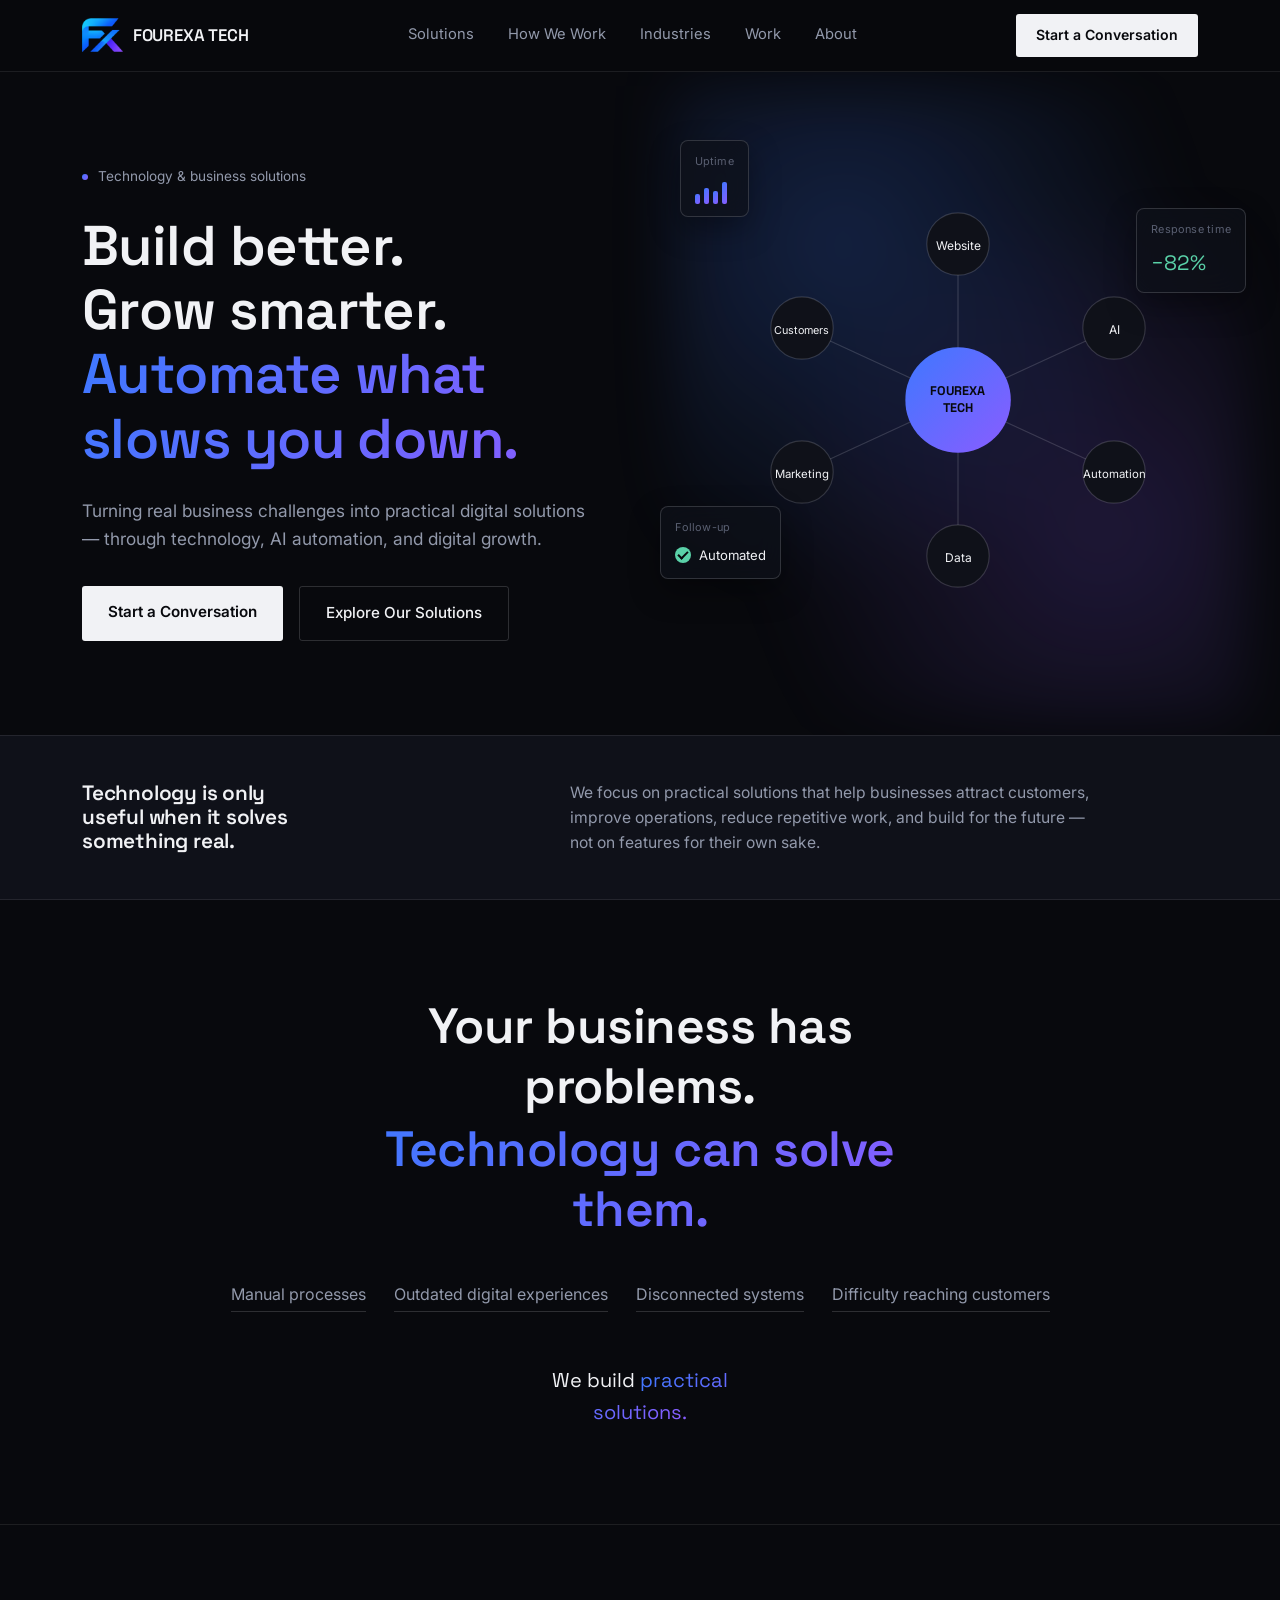
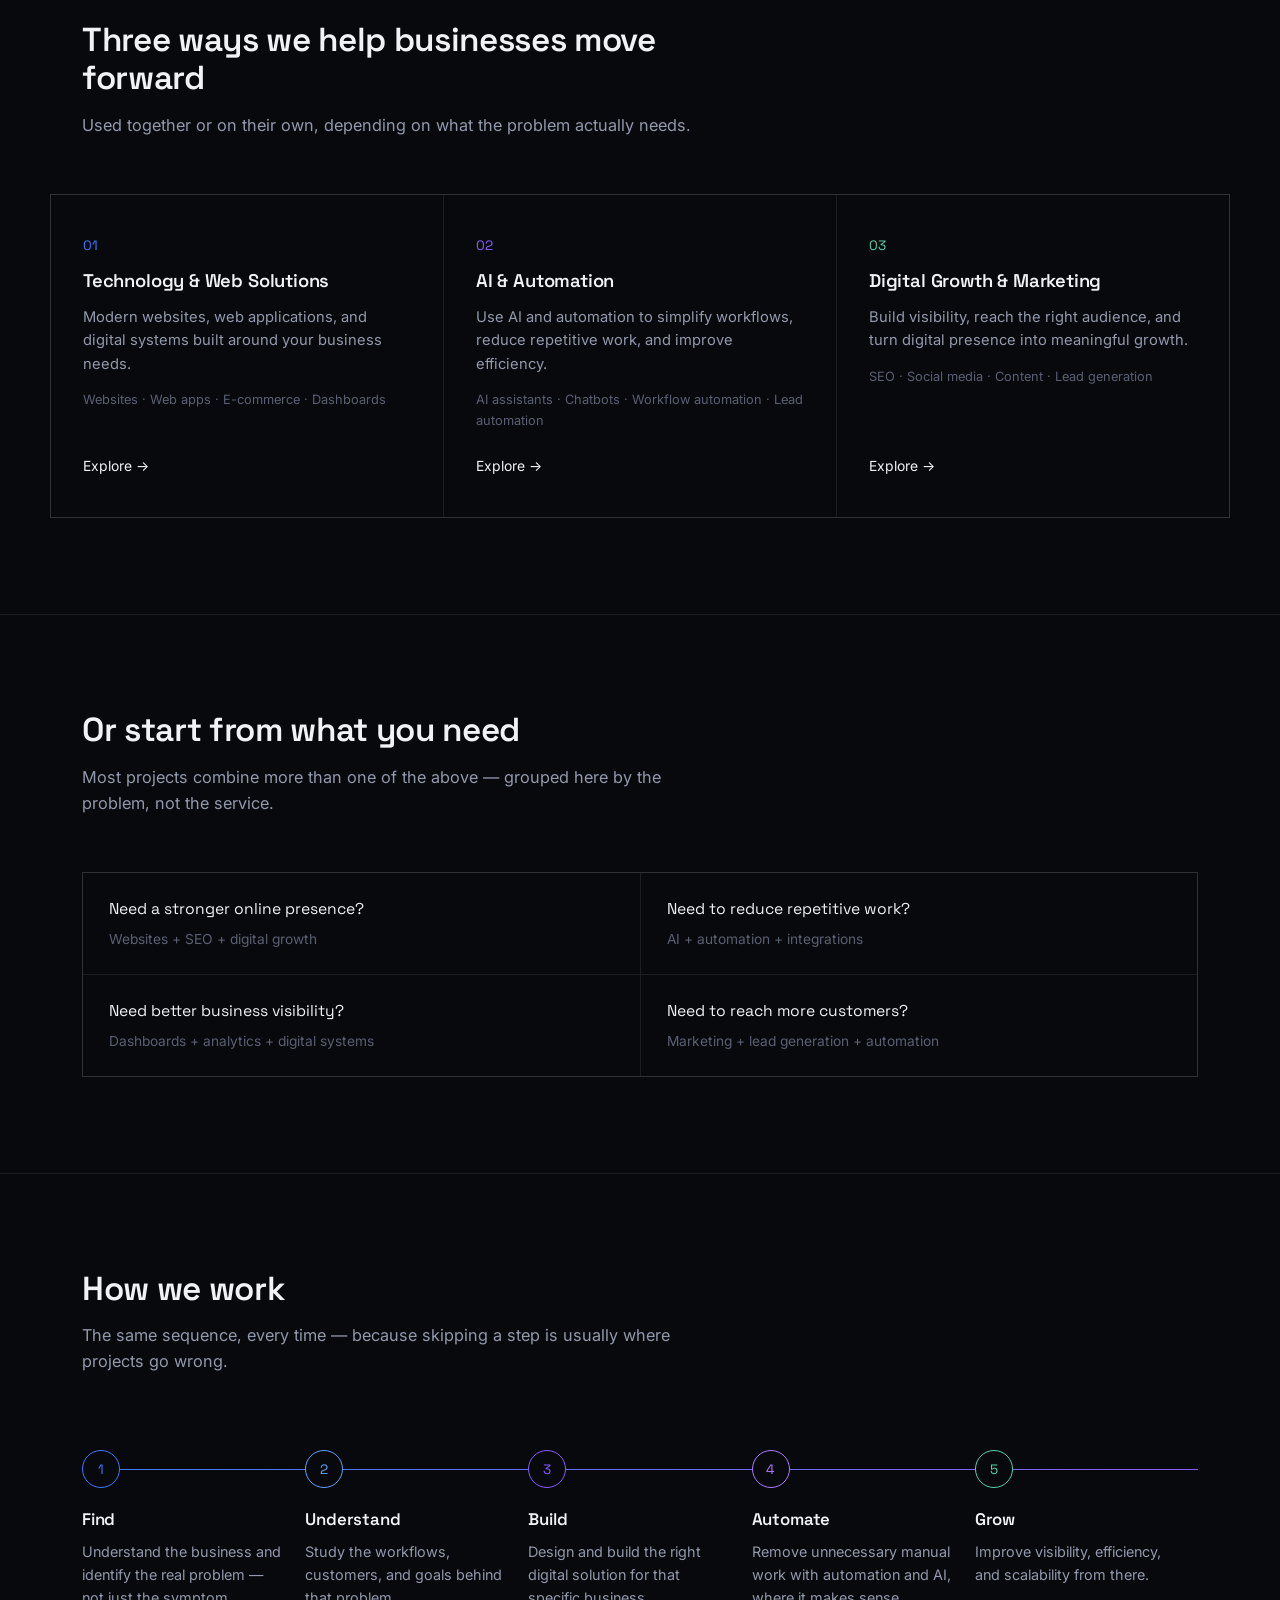
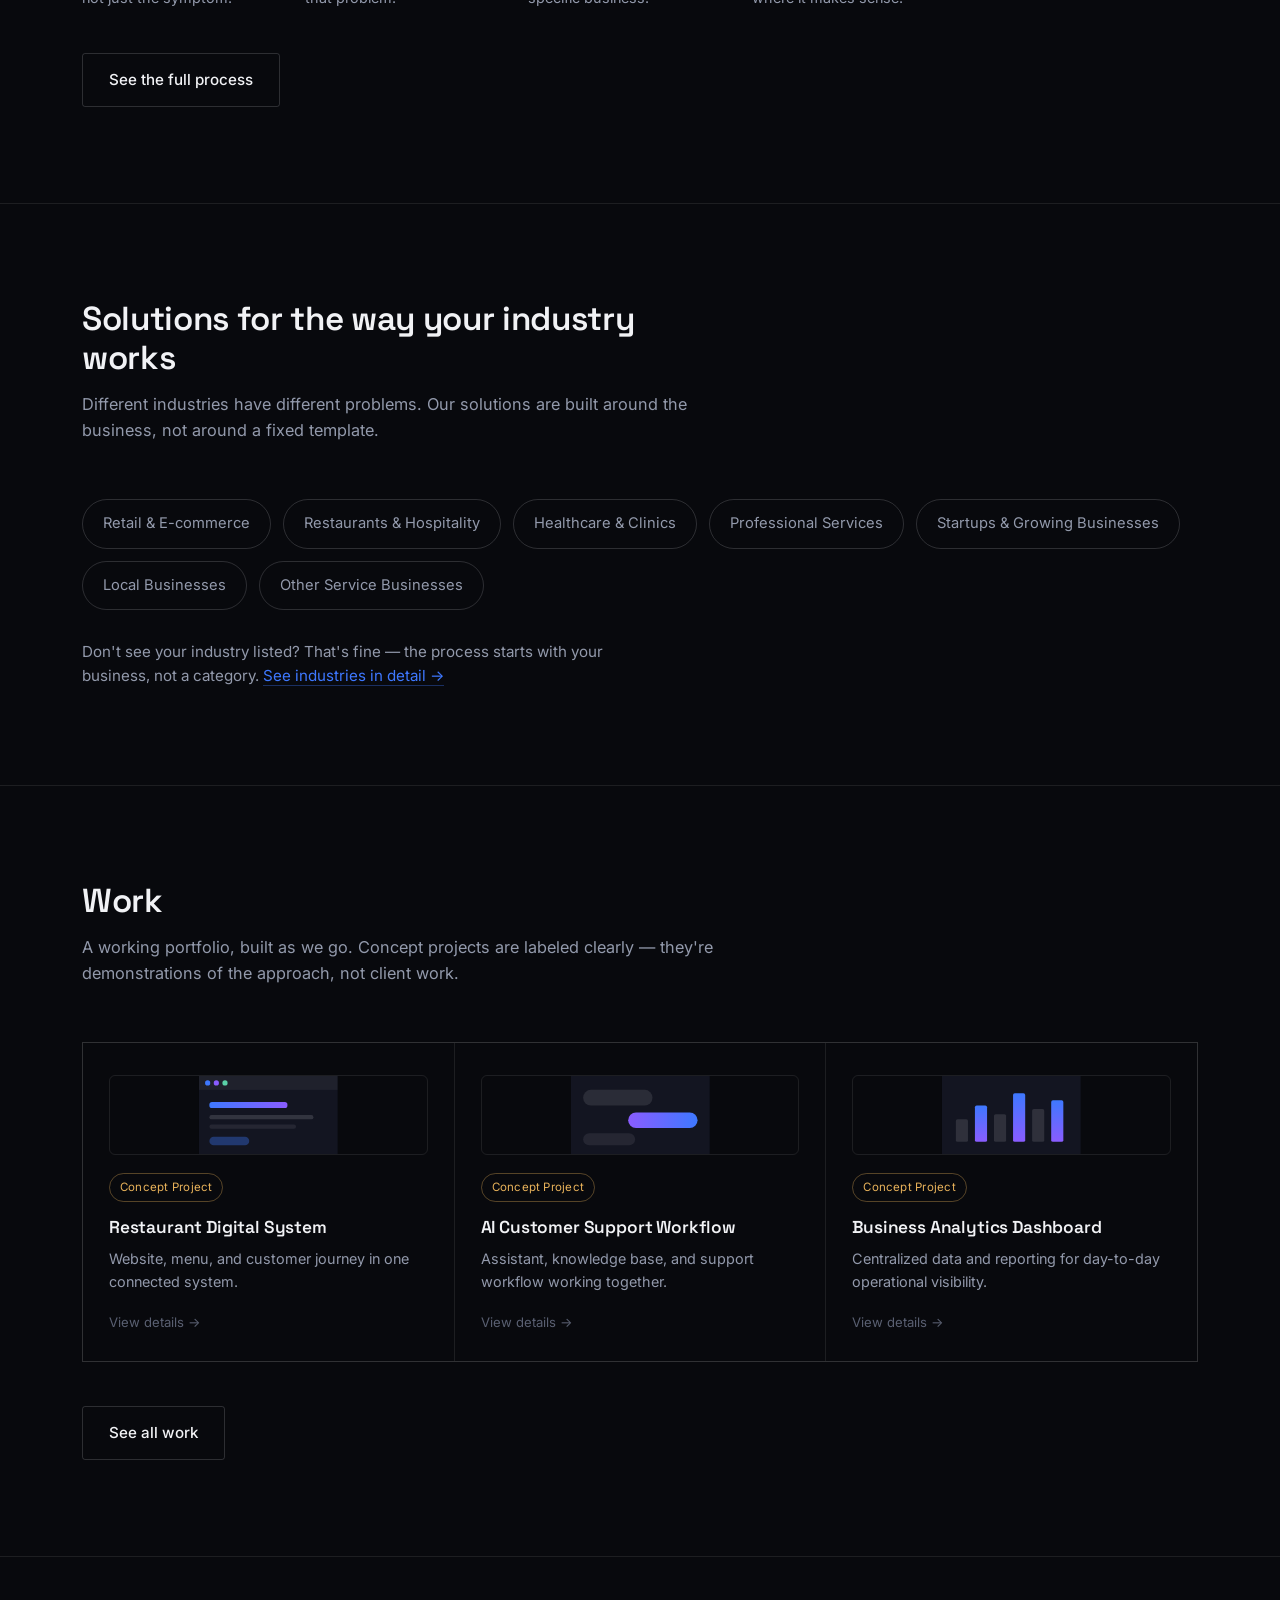
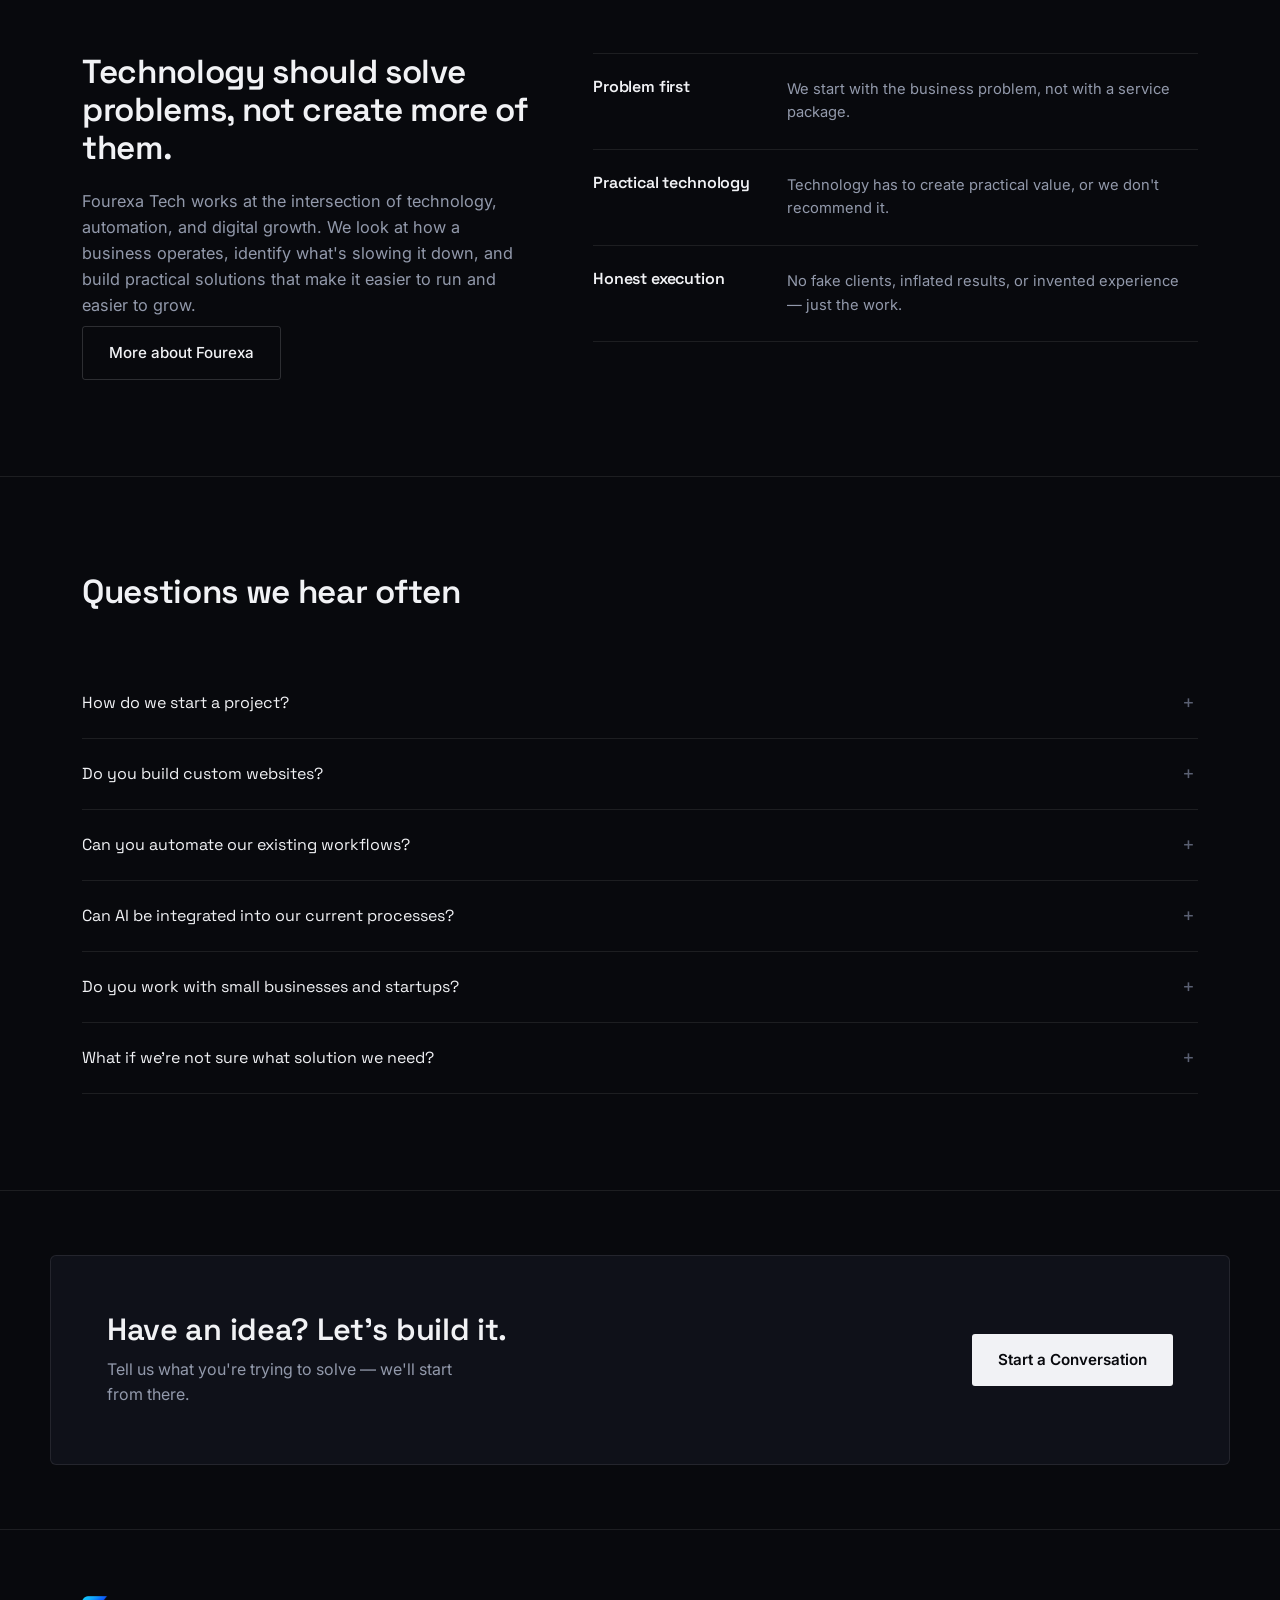
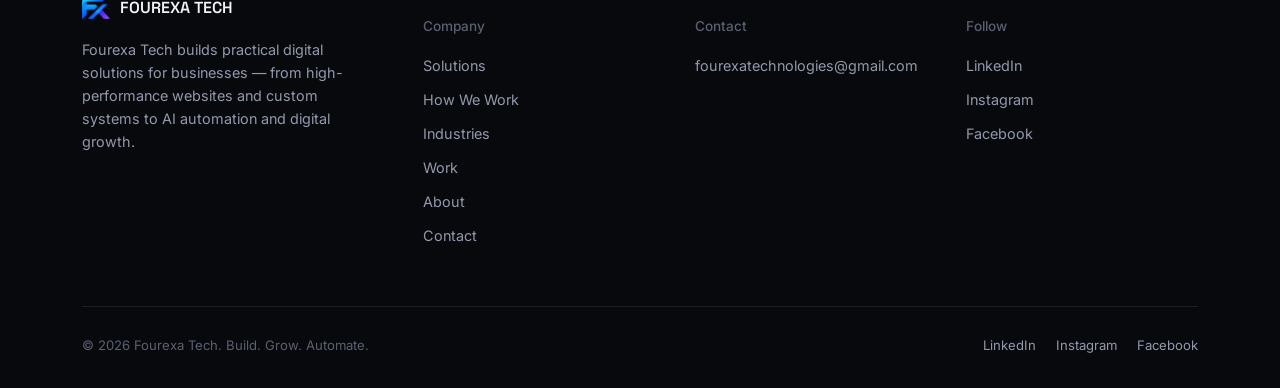
==== index.html @ 13b81211 "Initial FOUREXA TECH website" ====
<!DOCTYPE html>
<html lang="en">
<head>
<meta charset="UTF-8">
<meta name="viewport" content="width=device-width, initial-scale=1.0">
<title>Fourexa Tech | Build. Grow. Automate.</title>
<meta name="description" content="Fourexa Tech is a technology and business-solutions company. We build high-performance websites, custom systems, AI automation, and digital growth strategies built around real business problems.">
<link rel="canonical" href="https://www.fourexatech.com/">
<meta property="og:title" content="Fourexa Tech | Build. Grow. Automate.">
<meta property="og:description" content="Technology and business solutions built around real problems.">
<meta property="og:type" content="website">
<meta property="og:image" content="assets/og-image.png">
<meta name="twitter:card" content="summary_large_image">
<link rel="icon" href="assets/favicon.ico" sizes="any">
<link rel="apple-touch-icon" href="assets/apple-touch-icon.png">
<link rel="preconnect" href="https://fonts.googleapis.com">
<link rel="preconnect" href="https://fonts.gstatic.com" crossorigin>
<link href="https://fonts.googleapis.com/css2?family=Space+Grotesk:wght@400;500;600;700&family=Inter:wght@400;500;600&display=swap" rel="stylesheet">
<link rel="stylesheet" href="assets/site.css">
<script type="application/ld+json">
{
  "@context": "https://schema.org",
  "@type": "Organization",
  "name": "Fourexa Tech",
  "description": "Technology and business solutions company: web development, AI automation, and digital growth.",
  "slogan": "Build. Grow. Automate."
}
</script>
</head>
<body data-page="home">
<a href="#main" class="skip-link">Skip to content</a>

<header><div id="site-header"></div></header>

<main id="main">

  <!-- HERO -->
  <section class="hero">
    <div class="wrap">
      <div>
        <div class="hero-eyebrow-line">
          <span class="dot"></span>
          <span>Technology &amp; business solutions</span>
        </div>
        <h1>
          <span class="line"><span>Build better.</span></span>
          <span class="line"><span>Grow smarter.</span></span>
          <span class="line"><span>Automate what slows you down.</span></span>
        </h1>
        <p class="sub">Turning real business challenges into practical digital solutions — through technology, AI automation, and digital growth.</p>
        <div class="hero-actions">
          <a href="contact.html" class="btn-primary">Start a Conversation</a>
          <a href="solutions.html" class="btn-secondary">Explore Our Solutions</a>
        </div>
      </div>

      <div class="hero-visual">
        <div class="hero-glow" aria-hidden="true"></div>
        <div class="hero-diagram" aria-hidden="true">
        <svg viewBox="0 0 400 400">
          <line class="diag-line d1" x1="200" y1="200" x2="200" y2="70"/>
          <line class="diag-line d2" x1="200" y1="200" x2="330" y2="140"/>
          <line class="diag-line d3" x1="200" y1="200" x2="330" y2="260"/>
          <line class="diag-line d4" x1="200" y1="200" x2="200" y2="330"/>
          <line class="diag-line d5" x1="200" y1="200" x2="70" y2="260"/>
          <line class="diag-line d6" x1="200" y1="200" x2="70" y2="140"/>

          <g class="diag-node n1"><circle cx="200" cy="70" r="26" fill="#0f1119" stroke="rgba(241,242,245,0.16)"/><text x="200" y="75" text-anchor="middle" fill="#f1f2f5" font-size="10" font-family="Inter">Website</text></g>
          <g class="diag-node n2"><circle cx="330" cy="140" r="26" fill="#0f1119" stroke="rgba(241,242,245,0.16)"/><text x="330" y="145" text-anchor="middle" fill="#f1f2f5" font-size="10" font-family="Inter">AI</text></g>
          <g class="diag-node n3"><circle cx="330" cy="260" r="26" fill="#0f1119" stroke="rgba(241,242,245,0.16)"/><text x="330" y="265" text-anchor="middle" fill="#f1f2f5" font-size="9.5" font-family="Inter">Automation</text></g>
          <g class="diag-node n4"><circle cx="200" cy="330" r="26" fill="#0f1119" stroke="rgba(241,242,245,0.16)"/><text x="200" y="335" text-anchor="middle" fill="#f1f2f5" font-size="10" font-family="Inter">Data</text></g>
          <g class="diag-node n5"><circle cx="70" cy="260" r="26" fill="#0f1119" stroke="rgba(241,242,245,0.16)"/><text x="70" y="265" text-anchor="middle" fill="#f1f2f5" font-size="9.5" font-family="Inter">Marketing</text></g>
          <g class="diag-node n6"><circle cx="70" cy="140" r="26" fill="#0f1119" stroke="rgba(241,242,245,0.16)"/><text x="70" y="145" text-anchor="middle" fill="#f1f2f5" font-size="9" font-family="Inter">Customers</text></g>

          <path class="diag-pulse" d="M200,200 L200,70" pathLength="1" stroke-dasharray="0.2 1"/>

          <g class="diag-core">
            <circle cx="200" cy="200" r="44" fill="url(#coreGrad)"/>
            <text x="200" y="196" text-anchor="middle" fill="#08090d" font-size="10.5" font-weight="700" font-family="Space Grotesk">FOUREXA</text>
            <text x="200" y="210" text-anchor="middle" fill="#08090d" font-size="10.5" font-weight="700" font-family="Space Grotesk">TECH</text>
          </g>
          <defs>
            <linearGradient id="coreGrad" x1="0" y1="0" x2="1" y2="1">
              <stop offset="0" stop-color="#3e78ff"/>
              <stop offset="1" stop-color="#8a5cff"/>
            </linearGradient>
          </defs>
        </svg>
        </div>

        <div class="float-panel fp1" aria-hidden="true">
          <span class="fp-label">Uptime</span>
          <div class="fp-bars"><i style="height:40%"></i><i style="height:65%"></i><i style="height:50%"></i><i style="height:85%"></i></div>
        </div>
        <div class="float-panel fp2" aria-hidden="true">
          <span class="fp-label">Follow-up</span>
          <div class="fp-check"><span></span> Automated</div>
        </div>
        <div class="float-panel fp3" aria-hidden="true">
          <span class="fp-label">Response time</span>
          <div class="fp-trend">−82%</div>
        </div>
      </div>
    </div>
  </section>

  <!-- TRUST STRIP -->
  <section class="trust">
    <div class="wrap">
      <h3>Technology is only useful when it solves something real.</h3>
      <p>We focus on practical solutions that help businesses attract customers, improve operations, reduce repetitive work, and build for the future — not on features for their own sake.</p>
    </div>
  </section>

  <!-- BUSINESS PROBLEM -->
  <section class="section-pad problem-story" id="problems">
    <div class="wrap">
      <h2 class="problem-headline">Your business has problems.<br><span>Technology can solve them.</span></h2>
      <div class="problem-inline-list">
        <span>Manual processes</span>
        <span>Outdated digital experiences</span>
        <span>Disconnected systems</span>
        <span>Difficulty reaching customers</span>
      </div>
      <p class="problem-bridge">We build <em>practical solutions.</em></p>
    </div>
  </section>

  <!-- THREE CORE PILLARS -->
  <section class="section-pad" id="solutions">
    <div class="wrap">
      <div class="section-head">
        <h2>Three ways we help businesses move forward</h2>
        <p>Used together or on their own, depending on what the problem actually needs.</p>
      </div>
    </div>
    <div class="wrap" style="padding:0;">
      <div class="pillar-grid">
        <a class="pillar-card" href="solutions.html#web-development">
          <span class="pillar-num">01</span>
          <h3>Technology &amp; Web Solutions</h3>
          <p>Modern websites, web applications, and digital systems built around your business needs.</p>
          <span class="pillar-examples">Websites · Web apps · E-commerce · Dashboards</span>
          <span class="explore">Explore →</span>
        </a>
        <a class="pillar-card" href="solutions.html#ai-automation">
          <span class="pillar-num">02</span>
          <h3>AI &amp; Automation</h3>
          <p>Use AI and automation to simplify workflows, reduce repetitive work, and improve efficiency.</p>
          <span class="pillar-examples">AI assistants · Chatbots · Workflow automation · Lead automation</span>
          <span class="explore">Explore →</span>
        </a>
        <a class="pillar-card" href="solutions.html#digital-growth">
          <span class="pillar-num">03</span>
          <h3>Digital Growth &amp; Marketing</h3>
          <p>Build visibility, reach the right audience, and turn digital presence into meaningful growth.</p>
          <span class="pillar-examples">SEO · Social media · Content · Lead generation</span>
          <span class="explore">Explore →</span>
        </a>
      </div>
    </div>
  </section>

  <!-- SOLUTIONS BY BUSINESS NEED -->
  <section class="section-pad" style="border-top:1px solid var(--line);">
    <div class="wrap">
      <div class="section-head">
        <h2>Or start from what you need</h2>
        <p>Most projects combine more than one of the above — grouped here by the problem, not the service.</p>
      </div>
      <div class="need-list">
        <a class="need-item" href="solutions.html#web-development">
          <span class="need-q">Need a stronger online presence?</span>
          <span class="need-a">Websites + SEO + digital growth</span>
        </a>
        <a class="need-item" href="solutions.html#ai-automation">
          <span class="need-q">Need to reduce repetitive work?</span>
          <span class="need-a">AI + automation + integrations</span>
        </a>
        <a class="need-item" href="solutions.html#business-solutions">
          <span class="need-q">Need better business visibility?</span>
          <span class="need-a">Dashboards + analytics + digital systems</span>
        </a>
        <a class="need-item" href="solutions.html#digital-growth">
          <span class="need-q">Need to reach more customers?</span>
          <span class="need-a">Marketing + lead generation + automation</span>
        </a>
      </div>
    </div>
  </section>


  <!-- PROCESS -->
  <section class="section-pad" id="how-we-work">
    <div class="wrap">
      <div class="section-head">
        <h2>How we work</h2>
        <p>The same sequence, every time — because skipping a step is usually where projects go wrong.</p>
      </div>
      <div class="process-wrap">
        <div class="process-track">
          <div class="p-step"><div class="p-num">1</div><h4>Find</h4><p>Understand the business and identify the real problem — not just the symptom.</p></div>
          <div class="p-step"><div class="p-num">2</div><h4>Understand</h4><p>Study the workflows, customers, and goals behind that problem.</p></div>
          <div class="p-step"><div class="p-num">3</div><h4>Build</h4><p>Design and build the right digital solution for that specific business.</p></div>
          <div class="p-step"><div class="p-num">4</div><h4>Automate</h4><p>Remove unnecessary manual work with automation and AI, where it makes sense.</p></div>
          <div class="p-step"><div class="p-num">5</div><h4>Grow</h4><p>Improve visibility, efficiency, and scalability from there.</p></div>
        </div>
      </div>
      <div class="hero-actions" style="margin-top:44px;">
        <a href="how-we-work.html" class="btn-secondary">See the full process</a>
      </div>
    </div>
  </section>

  <!-- INDUSTRIES -->
  <section class="section-pad" id="industries">
    <div class="wrap">
      <div class="section-head">
        <h2>Solutions for the way your industry works</h2>
        <p>Different industries have different problems. Our solutions are built around the business, not around a fixed template.</p>
      </div>
      <div class="industry-wrap">
        <a href="industries.html" class="industry-tag">Retail &amp; E-commerce</a>
        <a href="industries.html" class="industry-tag">Restaurants &amp; Hospitality</a>
        <a href="industries.html" class="industry-tag">Healthcare &amp; Clinics</a>
        <a href="industries.html" class="industry-tag">Professional Services</a>
        <a href="industries.html" class="industry-tag">Startups &amp; Growing Businesses</a>
        <a href="industries.html" class="industry-tag">Local Businesses</a>
        <a href="industries.html" class="industry-tag">Other Service Businesses</a>
      </div>
      <p class="industry-note">Don't see your industry listed? That's fine — the process starts with your business, not a category. <a href="industries.html" style="color:var(--blue);border-bottom:1px solid rgba(62,120,255,0.35);">See industries in detail →</a></p>
    </div>
  </section>

  <!-- WORK -->
  <section class="section-pad" id="work">
    <div class="wrap">
      <div class="section-head">
        <h2>Work</h2>
        <p>A working portfolio, built as we go. Concept projects are labeled clearly — they're demonstrations of the approach, not client work.</p>
      </div>
      <div class="work-grid">
        <a class="work-card" href="work.html#restaurant-digital-system">
          <div>
            <div class="work-visual" aria-hidden="true"><svg viewBox="0 0 160 90"><rect width="160" height="90" fill="var(--bg-raised-2)"/><rect width="160" height="16" fill="rgba(241,242,245,0.05)"/><circle cx="10" cy="8" r="3" fill="var(--blue)"/><circle cx="20" cy="8" r="3" fill="var(--violet)"/><circle cx="30" cy="8" r="3" fill="var(--green)"/><rect x="12" y="30" width="90" height="7" rx="3" fill="url(#hg1)"/><rect x="12" y="45" width="120" height="5" rx="2.5" fill="rgba(241,242,245,0.14)"/><rect x="12" y="56" width="100" height="5" rx="2.5" fill="rgba(241,242,245,0.08)"/><rect x="12" y="70" width="46" height="10" rx="5" fill="var(--blue)" opacity="0.35"/><defs><linearGradient id="hg1" x1="0" y1="0" x2="1" y2="0"><stop offset="0" stop-color="var(--blue)"/><stop offset="1" stop-color="var(--violet)"/></linearGradient></defs></svg></div>
            <span class="work-tag">Concept Project</span><h4>Restaurant Digital System</h4><p>Website, menu, and customer journey in one connected system.</p>
          </div>
          <span class="open-hint">View details →</span>
        </a>
        <a class="work-card" href="work.html#ai-customer-support">
          <div>
            <div class="work-visual" aria-hidden="true"><svg viewBox="0 0 160 90"><rect width="160" height="90" fill="var(--bg-raised-2)"/><rect x="14" y="16" width="80" height="18" rx="9" fill="rgba(241,242,245,0.10)"/><rect x="66" y="42" width="80" height="18" rx="9" fill="url(#hg2)"/><rect x="14" y="66" width="60" height="14" rx="7" fill="rgba(241,242,245,0.08)"/><defs><linearGradient id="hg2" x1="0" y1="0" x2="1" y2="0"><stop offset="0" stop-color="var(--violet)"/><stop offset="1" stop-color="var(--blue)"/></linearGradient></defs></svg></div>
            <span class="work-tag">Concept Project</span><h4>AI Customer Support Workflow</h4><p>Assistant, knowledge base, and support workflow working together.</p>
          </div>
          <span class="open-hint">View details →</span>
        </a>
        <a class="work-card" href="work.html#business-analytics-dashboard">
          <div>
            <div class="work-visual" aria-hidden="true"><svg viewBox="0 0 160 90"><rect width="160" height="90" fill="var(--bg-raised-2)"/><rect x="16" y="50" width="14" height="26" rx="2" fill="rgba(241,242,245,0.12)"/><rect x="38" y="34" width="14" height="42" rx="2" fill="url(#hg3)"/><rect x="60" y="44" width="14" height="32" rx="2" fill="rgba(241,242,245,0.12)"/><rect x="82" y="20" width="14" height="56" rx="2" fill="url(#hg3)"/><rect x="104" y="38" width="14" height="38" rx="2" fill="rgba(241,242,245,0.12)"/><rect x="126" y="28" width="14" height="48" rx="2" fill="url(#hg3)"/><defs><linearGradient id="hg3" x1="0" y1="0" x2="0" y2="1"><stop offset="0" stop-color="var(--blue)"/><stop offset="1" stop-color="var(--violet)"/></linearGradient></defs></svg></div>
            <span class="work-tag">Concept Project</span><h4>Business Analytics Dashboard</h4><p>Centralized data and reporting for day-to-day operational visibility.</p>
          </div>
          <span class="open-hint">View details →</span>
        </a>
      </div>
      <div class="hero-actions" style="margin-top:44px;">
        <a href="work.html" class="btn-secondary">See all work</a>
      </div>
    </div>
  </section>

  <!-- WHY -->
  <section class="section-pad" id="about">
    <div class="wrap why-wrap">
      <div class="why-lead">
        <h2>Technology should solve problems, not create more of them.</h2>
        <p>Fourexa Tech works at the intersection of technology, automation, and digital growth. We look at how a business operates, identify what's slowing it down, and build practical solutions that make it easier to run and easier to grow.</p>
        <div class="hero-actions" style="margin-top:8px;"><a href="about.html" class="btn-secondary">More about Fourexa</a></div>
      </div>
      <div class="why-list">
        <div class="why-item"><h4>Problem first</h4><p>We start with the business problem, not with a service package.</p></div>
        <div class="why-item"><h4>Practical technology</h4><p>Technology has to create practical value, or we don't recommend it.</p></div>
        <div class="why-item"><h4>Honest execution</h4><p>No fake clients, inflated results, or invented experience — just the work.</p></div>
      </div>
    </div>
  </section>

  <!-- FAQ -->
  <section class="section-pad">
    <div class="wrap">
      <div class="section-head"><h2>Questions we hear often</h2></div>
      <div class="faq-list">
        <div class="faq-item"><button class="faq-q"><span>How do we start a project?</span><span class="plus">+</span></button><div class="faq-a"><p>You tell us what's slowing the business down using the form on our contact page, and we take it from there — starting with understanding the problem before proposing anything.</p></div></div>
        <div class="faq-item"><button class="faq-q"><span>Do you build custom websites?</span><span class="plus">+</span></button><div class="faq-a"><p>Yes — every website is built around the specific business, not assembled from a fixed template.</p></div></div>
        <div class="faq-item"><button class="faq-q"><span>Can you automate our existing workflows?</span><span class="plus">+</span></button><div class="faq-a"><p>In most cases, yes. We look at what's repetitive and manual today and design an automated version around your existing tools where possible.</p></div></div>
        <div class="faq-item"><button class="faq-q"><span>Can AI be integrated into our current processes?</span><span class="plus">+</span></button><div class="faq-a"><p>Where it solves a real problem — yes. We don't add AI for its own sake.</p></div></div>
        <div class="faq-item"><button class="faq-q"><span>Do you work with small businesses and startups?</span><span class="plus">+</span></button><div class="faq-a"><p>Yes. Solutions are scoped to the size and stage of the business, not a one-size-fits-all package.</p></div></div>
        <div class="faq-item"><button class="faq-q"><span>What if we're not sure what solution we need?</span><span class="plus">+</span></button><div class="faq-a"><p>That's a normal starting point. Select "Not Sure Yet" on the contact form and we'll help figure it out together.</p></div></div>
      </div>
    </div>
  </section>

  <!-- CTA STRIP -->
  <section class="section-pad tight">
    <div class="wrap contact-panel" style="grid-template-columns:1fr auto;align-items:center;">
      <div class="contact-copy">
        <h2 style="margin-bottom:8px;">Have an idea? Let's build it.</h2>
        <p>Tell us what you're trying to solve — we'll start from there.</p>
      </div>
      <div><a href="contact.html" class="btn-primary">Start a Conversation</a></div>
    </div>
  </section>

</main>

<footer><div id="site-footer"></div></footer>

<script src="assets/site-config.js"></script>
<script src="assets/site.js"></script>
</body>
</html>
---- assets/site.css ----
:root{
  --bg: #08090d;
  --bg-raised: #0f1119;
  --bg-raised-2: #131521;
  --ink: #f1f2f5;
  --ink-dim: #9299ab;
  --ink-faint: #5a6072;
  --line: rgba(241,242,245,0.09);
  --line-strong: rgba(241,242,245,0.16);
  --blue: #3e78ff;
  --violet: #8a5cff;
  --green: #5ad1a8;
  --amber: #e8b25a;
  --grad: linear-gradient(120deg, var(--blue), var(--violet));
  --radius: 3px;
  --maxw: 1180px;
  --danger: #ff6b6b;
}

*{box-sizing:border-box;}
html{scroll-behavior:smooth;}
body{
  margin:0;
  background:var(--bg);
  color:var(--ink);
  font-family:'Inter',system-ui,sans-serif;
  font-size:16px;
  line-height:1.6;
  -webkit-font-smoothing:antialiased;
}
h1,h2,h3,h4{
  font-family:'Space Grotesk',system-ui,sans-serif;
  font-weight:600;
  line-height:1.15;
  margin:0;
  letter-spacing:-0.01em;
}
p{margin:0;}
a{color:inherit;text-decoration:none;}
img{max-width:100%;display:block;}
ul{margin:0;padding:0;list-style:none;}
button{font-family:inherit;cursor:pointer;}
::selection{background:var(--violet);color:#fff;}
:focus-visible{outline:2px solid var(--blue);outline-offset:3px;}

.wrap{max-width:var(--maxw);margin:0 auto;padding:0 32px;}
section{position:relative;}

@media (prefers-reduced-motion: reduce){
  *{animation:none !important;transition:none !important;scroll-behavior:auto !important;}
}

/* ---------- SKIP LINK ---------- */
.skip-link{
  position:absolute;left:16px;top:-60px;
  background:var(--ink);color:#08090d;padding:10px 18px;border-radius:var(--radius);
  font-size:0.9rem;font-weight:600;z-index:1000;transition:top .2s ease;
}
.skip-link:focus{top:16px;}

/* ---------- NAV ---------- */
header{
  position:sticky;top:0;z-index:100;
  background:rgba(8,9,13,0.82);
  backdrop-filter:blur(10px);
  border-bottom:1px solid var(--line);
}
.nav{
  display:flex;align-items:center;justify-content:space-between;
  padding:14px 32px;max-width:var(--maxw);margin:0 auto;
}
.brand{display:flex;align-items:center;gap:10px;}
.brand img{height:34px;width:auto;object-fit:contain;}
.brand span{font-family:'Space Grotesk';font-size:1.05rem;font-weight:600;letter-spacing:-0.01em;white-space:nowrap;}
nav.links{display:flex;gap:34px;align-items:center;}
nav.links a{
  font-size:0.92rem;color:var(--ink-dim);
  transition:color .18s ease;
  position:relative;
  padding:4px 0;
}
nav.links a:hover{color:var(--ink);}
nav.links a[aria-current="page"]{color:var(--ink);}
nav.links a[aria-current="page"]::after{
  content:'';position:absolute;left:0;right:0;bottom:-4px;height:2px;background:var(--grad);border-radius:2px;
}
.nav-cta{
  font-size:0.88rem;font-weight:600;
  padding:10px 20px;border-radius:var(--radius);
  background:var(--ink);color:#08090d;
  transition:transform .18s ease, background .18s ease;
  white-space:nowrap;
}
.nav-cta:hover{transform:translateY(-1px);background:#fff;}

.menu-btn{
  display:none;background:none;border:1px solid var(--line-strong);border-radius:var(--radius);
  color:var(--ink);width:40px;height:38px;align-items:center;justify-content:center;
}
.menu-btn svg{width:18px;height:18px;}

/* ---------- MOBILE MENU ---------- */
.mobile-menu{
  position:fixed;inset:0;z-index:200;
  background:var(--bg);
  display:flex;flex-direction:column;
  transform:translateX(100%);
  transition:transform .3s cubic-bezier(.16,1,.3,1);
  visibility:hidden;
}
.mobile-menu.open{transform:translateX(0);visibility:visible;}
.mobile-menu-top{
  display:flex;justify-content:space-between;align-items:center;padding:14px 20px;
  border-bottom:1px solid var(--line);
}
.mobile-menu-close{
  background:none;border:1px solid var(--line-strong);border-radius:var(--radius);
  color:var(--ink);width:38px;height:38px;display:flex;align-items:center;justify-content:center;
}
.mobile-menu-links{
  display:flex;flex-direction:column;padding:24px 20px;gap:4px;overflow-y:auto;
}
.mobile-menu-links a{
  font-family:'Space Grotesk';font-size:1.4rem;padding:14px 4px;border-bottom:1px solid var(--line);color:var(--ink-dim);
}
.mobile-menu-links a[aria-current="page"]{color:var(--ink);}
.mobile-menu-cta{margin:auto 20px 28px;}
.mobile-menu-cta a{
  display:block;text-align:center;padding:16px;background:var(--ink);color:#08090d;
  font-weight:600;border-radius:var(--radius);
}
body.menu-open{overflow:hidden;}

/* ---------- PAGE HERO (interior pages) ---------- */
.page-hero{padding:88px 0 64px;border-bottom:1px solid var(--line);}
.breadcrumbs{
  display:flex;gap:8px;align-items:center;margin-bottom:22px;font-size:0.85rem;color:var(--ink-faint);
}
.breadcrumbs a{color:var(--ink-dim);transition:color .18s ease;}
.breadcrumbs a:hover{color:var(--ink);}
.page-hero h1{font-size:clamp(2rem,3.6vw,2.9rem);max-width:18ch;}
.page-hero p.lead{margin-top:20px;color:var(--ink-dim);font-size:1.06rem;max-width:56ch;}

/* ---------- BUTTONS ---------- */
.btn-primary{
  padding:14px 26px;background:var(--ink);color:#08090d;
  font-weight:600;font-size:0.95rem;border-radius:var(--radius);
  transition:transform .18s ease, box-shadow .18s ease;
  display:inline-block;border:none;
}
.btn-primary:hover{transform:translateY(-2px);box-shadow:0 10px 30px rgba(62,120,255,0.18);}
.btn-primary:disabled{opacity:0.6;cursor:not-allowed;transform:none;box-shadow:none;}
.btn-secondary{
  padding:14px 26px;border:1px solid var(--line-strong);color:var(--ink);
  font-weight:500;font-size:0.95rem;border-radius:var(--radius);
  transition:border-color .18s ease, background .18s ease;
  display:inline-block;background:none;
}
.btn-secondary:hover{border-color:var(--ink-dim);background:rgba(255,255,255,0.03);}
.hero-actions{margin-top:34px;display:flex;gap:16px;flex-wrap:wrap;}

/* ---------- SECTION HEADING ---------- */
.section-head{max-width:640px;margin-bottom:56px;}
.section-head h2{font-size:clamp(1.7rem,2.6vw,2.3rem);}
.section-head p{margin-top:14px;color:var(--ink-dim);font-size:1.02rem;}
.section-pad{padding:96px 0;}
.section-pad.tight{padding:64px 0;}
.section-pad + .section-pad{border-top:1px solid var(--line);}

/* ---------- HERO (home) ---------- */
.hero{padding:88px 0 88px;overflow:hidden;}
.hero .wrap{display:grid;grid-template-columns:1.05fr 0.95fr;gap:56px;align-items:center;}
.hero-eyebrow-line{display:flex;align-items:center;gap:10px;margin-bottom:26px;}
.hero-eyebrow-line .dot{width:6px;height:6px;border-radius:50%;background:var(--grad);}
.hero-eyebrow-line span{font-size:0.85rem;color:var(--ink-dim);}
.hero h1{font-size:clamp(2.3rem, 4.4vw, 3.5rem);max-width:14ch;}
.hero h1 .line{display:block;overflow:hidden;}
.hero h1 .line span{display:block;transform:translateY(100%);animation:riseUp .7s cubic-bezier(.16,1,.3,1) forwards;}
.hero h1 .line:nth-child(1) span{animation-delay:.05s;}
.hero h1 .line:nth-child(2) span{animation-delay:.15s;}
.hero h1 .line:nth-child(3) span{animation-delay:.25s;background:var(--grad);-webkit-background-clip:text;background-clip:text;color:transparent;}
@keyframes riseUp{to{transform:translateY(0);}}
.hero p.sub{margin-top:26px;font-size:1.08rem;color:var(--ink-dim);max-width:46ch;opacity:0;animation:fadeIn .7s ease forwards;animation-delay:.5s;}
@keyframes fadeIn{to{opacity:1;}}
.hero .hero-actions{opacity:0;animation:fadeIn .7s ease forwards;animation-delay:.65s;}

.hero-diagram{position:relative;aspect-ratio:1/1;max-width:480px;justify-self:end;opacity:0;animation:fadeIn 1s ease forwards;animation-delay:.4s;}
.hero-visual{position:relative;justify-self:end;width:100%;max-width:480px;}
.hero-glow{
  position:absolute;inset:-15% -10%;z-index:0;pointer-events:none;
  background:
    radial-gradient(circle at 30% 25%, rgba(62,120,255,0.22), transparent 55%),
    radial-gradient(circle at 75% 70%, rgba(138,92,255,0.18), transparent 55%);
  filter:blur(30px);
  opacity:0;animation:fadeIn 1.4s ease forwards;animation-delay:.2s;
}
.float-panel{
  position:absolute;display:flex;flex-direction:column;gap:8px;
  background:rgba(15,17,25,0.72);backdrop-filter:blur(14px);-webkit-backdrop-filter:blur(14px);
  border:1px solid var(--line-strong);border-radius:8px;padding:12px 14px;
  box-shadow:0 12px 30px rgba(0,0,0,0.35);z-index:2;
  opacity:0;animation:panelIn .6s cubic-bezier(.16,1,.3,1) forwards, floatY 5s ease-in-out infinite;
}
.fp-label{font-size:0.68rem;color:var(--ink-faint);letter-spacing:0.02em;}
.fp1{top:-4%;left:-8%;animation-delay:1.3s, 1.9s;}
.fp2{bottom:14%;left:-12%;animation-delay:1.6s, 2.3s;}
.fp3{top:10%;right:-10%;animation-delay:1.9s, 2.7s;}
.fp-bars{display:flex;align-items:flex-end;gap:4px;height:26px;}
.fp-bars i{display:block;width:5px;border-radius:2px;background:var(--grad);}
.fp-check{display:flex;align-items:center;gap:8px;font-size:0.82rem;color:var(--ink);white-space:nowrap;}
.fp-check span{width:16px;height:16px;border-radius:50%;background:var(--green);position:relative;flex:0 0 auto;}
.fp-check span::after{content:'';position:absolute;left:5px;top:2px;width:4px;height:8px;border:solid #08090d;border-width:0 2px 2px 0;transform:rotate(45deg);}
.fp-trend{font-family:'Space Grotesk';font-size:1.3rem;color:var(--green);}
@keyframes panelIn{to{opacity:1;}}
@keyframes floatY{0%,100%{transform:translateY(0);}50%{transform:translateY(-8px);}}
@media (prefers-reduced-motion: reduce){
  .float-panel{animation:panelIn .6s ease forwards;}
}
@media (max-width:1024px){
  .float-panel{display:none;} /* keep mobile hero calm and uncluttered per brief */
}
.hero-diagram svg{width:100%;height:100%;}
.diag-line{stroke:var(--line-strong);stroke-width:1;fill:none;stroke-dasharray:300;stroke-dashoffset:300;animation:drawLine 1.4s ease forwards;}
.diag-line.d1{animation-delay:.7s;} .diag-line.d2{animation-delay:.8s;} .diag-line.d3{animation-delay:.9s;}
.diag-line.d4{animation-delay:1.0s;} .diag-line.d5{animation-delay:1.1s;} .diag-line.d6{animation-delay:1.2s;}
@keyframes drawLine{to{stroke-dashoffset:0;}}
.diag-node{opacity:0;animation:popIn .5s ease forwards;}
.diag-node.n1{animation-delay:1.0s;} .diag-node.n2{animation-delay:1.1s;} .diag-node.n3{animation-delay:1.2s;}
.diag-node.n4{animation-delay:1.3s;} .diag-node.n5{animation-delay:1.4s;} .diag-node.n6{animation-delay:1.5s;}
@keyframes popIn{from{opacity:0;transform:scale(.7);}to{opacity:1;transform:scale(1);}}
.diag-core{animation:corePulse 3s ease-in-out infinite;animation-delay:1.6s;transform-origin:center;}
@keyframes corePulse{0%,100%{transform:scale(1);}50%{transform:scale(1.04);}}
.diag-pulse{
  fill:none;stroke:var(--blue);stroke-width:1.5;opacity:0;
  animation:pulseTravel 3.6s ease-in-out infinite;animation-delay:1.8s;
}
@keyframes pulseTravel{
  0%{opacity:0;stroke-dashoffset:1;}
  8%{opacity:.9;}
  45%{opacity:0;}
  100%{opacity:0;}
}

/* ---------- TRUST STRIP ---------- */
.trust{border-top:1px solid var(--line);border-bottom:1px solid var(--line);padding:44px 0;background:var(--bg-raised);}
.trust .wrap{display:grid;grid-template-columns:1fr 1.4fr;gap:40px;align-items:center;}
.trust h3{font-size:1.3rem;max-width:16ch;}
.trust p{color:var(--ink-dim);font-size:0.98rem;max-width:52ch;}

/* ---------- BUSINESS PROBLEM (typography-driven, not a card grid) ---------- */
.problem-story{text-align:center;}
.problem-headline{
  font-size:clamp(1.9rem,4.2vw,3.1rem);max-width:18ch;margin:0 auto;line-height:1.2;
}
.problem-headline span{
  display:block;background:var(--grad);-webkit-background-clip:text;background-clip:text;color:transparent;margin-top:4px;
}
.problem-inline-list{
  display:flex;flex-wrap:wrap;justify-content:center;gap:14px 28px;margin:44px 0 40px;
}
.problem-inline-list span{
  font-size:1rem;color:var(--ink-dim);position:relative;padding-bottom:4px;
}
.problem-inline-list span::after{content:'';position:absolute;left:0;right:0;bottom:0;height:1px;background:var(--line-strong);}
.problem-bridge{margin:52px auto 0;font-size:1.25rem;font-family:'Space Grotesk';color:var(--ink);max-width:20ch;text-align:center;}
.problem-bridge em{font-style:normal;background:var(--grad);-webkit-background-clip:text;background-clip:text;color:transparent;}
.show-more-btn{
  display:inline-flex;align-items:center;gap:6px;margin-top:8px;background:none;border:none;
  color:var(--ink-dim);font-size:0.88rem;padding:6px 0;border-bottom:1px solid var(--line-strong);
  transition:color .18s ease,border-color .18s ease;
}
.show-more-btn:hover{color:var(--ink);border-color:var(--ink-dim);}
[data-reveal-group]{transition:none;}

/* ---------- THREE CORE PILLARS ---------- */
.pillar-grid{display:grid;grid-template-columns:repeat(3,1fr);gap:1px;background:var(--line);border:1px solid var(--line);}
.pillar-card{
  background:var(--bg);padding:40px 32px;display:flex;flex-direction:column;gap:14px;
  transition:background .25s ease, transform .25s ease, box-shadow .25s ease;
  position:relative;overflow:hidden;
}
.pillar-card::before{
  content:'';position:absolute;top:0;left:0;right:0;height:2px;background:var(--grad);
  transform:scaleX(0);transform-origin:left;transition:transform .35s cubic-bezier(.16,1,.3,1);
}
.pillar-card:hover{background:var(--bg-raised);transform:translateY(-4px);box-shadow:0 20px 40px rgba(0,0,0,0.35);}
.pillar-card:hover::before{transform:scaleX(1);}
.pillar-num{font-family:'Space Grotesk';font-size:0.85rem;color:var(--ink-faint);}
.pillar-card:nth-child(1) .pillar-num{color:var(--blue);}
.pillar-card:nth-child(2) .pillar-num{color:var(--violet);}
.pillar-card:nth-child(3) .pillar-num{color:var(--green);}
.pillar-card h3{font-size:1.15rem;}
.pillar-card p{font-size:0.92rem;color:var(--ink-dim);}
.pillar-examples{font-size:0.8rem;color:var(--ink-faint);}
.pillar-card .explore{
  margin-top:auto;padding-top:10px;font-size:0.87rem;color:var(--ink);
  display:inline-flex;align-items:center;gap:4px;transition:gap .18s ease;
}
.pillar-card:hover .explore{gap:8px;}

/* ---------- SOLUTIONS BY BUSINESS NEED ---------- */
.need-list{display:grid;grid-template-columns:repeat(2,1fr);gap:1px;background:var(--line);border:1px solid var(--line);}
.need-item{
  background:var(--bg);padding:24px 26px;display:flex;flex-direction:column;gap:6px;
  transition:background .2s ease;
}
.need-item:hover{background:var(--bg-raised);}
.need-q{font-family:'Space Grotesk';font-size:0.98rem;color:var(--ink);}
.need-a{font-size:0.86rem;color:var(--ink-faint);}

/* ---------- SOLUTION DETAIL BLOCKS (solutions.html) ---------- */
.sol-detail{padding:80px 0;border-top:1px solid var(--line);scroll-margin-top:90px;}
.sol-detail-head{display:grid;grid-template-columns:auto 1fr;gap:24px;align-items:start;margin-bottom:40px;}
.sol-detail-tag{width:40px;height:3px;border-radius:2px;margin-top:12px;}
.sol-detail h2{font-size:clamp(1.6rem,2.4vw,2.1rem);margin-bottom:14px;}
.sol-detail p.desc{color:var(--ink-dim);font-size:1.02rem;max-width:60ch;}
.sol-detail-cols{display:grid;grid-template-columns:1fr 1fr 1fr;gap:36px;}
.sol-detail-col h5{font-size:0.82rem;color:var(--ink-faint);margin-bottom:16px;font-weight:500;letter-spacing:0.01em;}
.sol-detail-col ul li{
  color:var(--ink-dim);font-size:0.92rem;padding:10px 0 10px 18px;border-bottom:1px solid var(--line);position:relative;
}
.sol-detail-col ul li::before{content:'';position:absolute;left:0;top:18px;width:6px;height:1px;background:var(--ink-faint);}
.sol-detail-cta{margin-top:34px;display:flex;gap:14px;flex-wrap:wrap;}

/* ---------- PROCESS ---------- */
.process-wrap{position:relative;padding-top:20px;}
.process-track{display:grid;grid-template-columns:repeat(5,1fr);gap:0;position:relative;}
.process-track::before{content:'';position:absolute;top:19px;left:0;right:0;height:1px;background:var(--line-strong);}
.process-track::after{
  content:'';position:absolute;top:19px;left:0;width:0;height:1px;background:var(--grad);z-index:1;
  transition:width 1.4s cubic-bezier(.16,1,.3,1);
}
.process-track.in-view::after{width:100%;}
.p-step{padding-right:24px;}
.p-num{
  width:38px;height:38px;border-radius:50%;background:var(--bg);border:1px solid var(--line-strong);
  display:flex;align-items:center;justify-content:center;font-family:'Space Grotesk';font-size:0.85rem;position:relative;z-index:2;margin-bottom:22px;
}
.p-step:nth-child(1) .p-num{border-color:var(--blue);color:var(--blue);}
.p-step:nth-child(2) .p-num{border-color:#5ea1ff;color:#5ea1ff;}
.p-step:nth-child(3) .p-num{border-color:#8a5cff;color:#8a5cff;}
.p-step:nth-child(4) .p-num{border-color:#b07bff;color:#b07bff;}
.p-step:nth-child(5) .p-num{border-color:var(--green);color:var(--green);}
.p-step h4{font-size:1.05rem;margin-bottom:10px;font-family:'Space Grotesk';}
.p-step p{font-size:0.9rem;color:var(--ink-dim);}

/* how-we-work extended sub-steps */
.substep-list{margin-top:18px;}
.substep-list li{
  font-size:0.86rem;color:var(--ink-faint);padding:7px 0 7px 16px;position:relative;
}
.substep-list li::before{content:'—';position:absolute;left:0;color:var(--ink-faint);}

/* ---------- WORK ---------- */

.work-grid{display:grid;grid-template-columns:repeat(3,1fr);gap:1px;background:var(--line);border:1px solid var(--line);}
.work-card{
  background:var(--bg);padding:32px 26px 28px;min-height:230px;display:flex;flex-direction:column;justify-content:space-between;
  text-align:left;width:100%;border:none;color:inherit;transition:background .2s ease;
}
.work-card:hover{background:var(--bg-raised);cursor:pointer;}
.work-tag{
  font-size:0.72rem;letter-spacing:0.02em;color:var(--amber);border:1px solid rgba(232,178,90,0.35);display:inline-block;
  padding:4px 10px;border-radius:20px;margin-bottom:16px;width:fit-content;
}
.work-visual{
  height:80px;border-radius:6px;overflow:hidden;margin-bottom:18px;border:1px solid var(--line);
  transition:transform .3s ease;
}
.work-card:hover .work-visual{transform:scale(1.02);}
.work-visual svg{width:100%;height:100%;display:block;}
.work-card h4{font-size:1.08rem;margin-bottom:10px;}
.work-card p{font-size:0.9rem;color:var(--ink-dim);}
.work-card .open-hint{font-size:0.82rem;color:var(--ink-faint);margin-top:18px;}

/* ---------- WORK MODAL ---------- */
.modal-overlay{
  position:fixed;inset:0;background:rgba(4,5,8,0.72);backdrop-filter:blur(3px);
  display:flex;align-items:flex-start;justify-content:center;padding:64px 20px;
  z-index:300;opacity:0;pointer-events:none;transition:opacity .2s ease;overflow-y:auto;
}
.modal-overlay.open{opacity:1;pointer-events:auto;}
.modal-panel{
  background:var(--bg-raised);border:1px solid var(--line-strong);border-radius:6px;
  max-width:640px;width:100%;padding:44px;position:relative;
  transform:translateY(16px);transition:transform .25s cubic-bezier(.16,1,.3,1);
}
.modal-overlay.open .modal-panel{transform:translateY(0);}
.modal-close{
  position:absolute;top:20px;right:20px;background:none;border:1px solid var(--line-strong);border-radius:var(--radius);
  width:34px;height:34px;color:var(--ink);display:flex;align-items:center;justify-content:center;
}
.modal-tag{margin-bottom:18px;}
.modal-panel h3{font-size:1.4rem;margin-bottom:22px;max-width:26ch;}
.modal-block{margin-bottom:20px;}
.modal-block h5{font-size:0.78rem;color:var(--ink-faint);margin-bottom:8px;letter-spacing:0.01em;}
.modal-block p{font-size:0.94rem;color:var(--ink-dim);}
.modal-cta{margin-top:28px;}

/* ---------- INDUSTRIES ---------- */
.industry-wrap{display:flex;flex-wrap:wrap;gap:12px;}
.industry-tag{padding:12px 20px;border:1px solid var(--line-strong);border-radius:30px;font-size:0.92rem;color:var(--ink-dim);transition:border-color .18s ease, color .18s ease;}
.industry-tag:hover{border-color:var(--blue);color:var(--ink);}
.industry-note{margin-top:30px;color:var(--ink-dim);font-size:0.95rem;max-width:58ch;}
.industry-detail-grid{display:grid;grid-template-columns:repeat(2,1fr);gap:1px;background:var(--line);border:1px solid var(--line);margin-top:60px;}
.industry-detail-card{background:var(--bg);padding:30px 28px;}
.industry-detail-card h4{font-size:1.02rem;margin-bottom:10px;}
.industry-detail-card p{font-size:0.9rem;color:var(--ink-dim);}

/* ---------- WHY ---------- */
.why-wrap{display:grid;grid-template-columns:0.85fr 1.15fr;gap:64px;}
.why-list{border-top:1px solid var(--line);}
.why-item{padding:24px 0;border-bottom:1px solid var(--line);display:grid;grid-template-columns:170px 1fr;gap:24px;}
.why-item h4{font-size:1rem;font-family:'Space Grotesk';}
.why-item p{font-size:0.92rem;color:var(--ink-dim);}
.why-lead h2{font-size:clamp(1.7rem,2.6vw,2.2rem);margin-bottom:20px;}
.why-lead p{color:var(--ink-dim);font-size:1.02rem;max-width:46ch;}

/* about page extra */
.about-philosophy{
  padding:60px 0;border-top:1px solid var(--line);border-bottom:1px solid var(--line);
  text-align:left;
}
.about-philosophy p{
  font-family:'Space Grotesk';font-size:clamp(1.4rem,2.6vw,2rem);max-width:22ch;line-height:1.3;
}
.about-philosophy p.sub{font-family:'Inter';font-size:1.05rem;color:var(--ink-dim);margin-top:22px;max-width:56ch;font-weight:400;}

/* ---------- FAQ ---------- */
.faq-item{border-bottom:1px solid var(--line);}
.faq-q{
  padding:22px 0;display:flex;justify-content:space-between;align-items:center;width:100%;
  cursor:pointer;font-family:'Space Grotesk';font-size:1rem;background:none;border:none;color:var(--ink);text-align:left;
}
.faq-q .plus{font-size:1.3rem;color:var(--ink-faint);transition:transform .25s ease;min-width:20px;text-align:center;}
.faq-item.open .faq-q .plus{transform:rotate(45deg);}
.faq-a{max-height:0;overflow:hidden;transition:max-height .3s ease;}
.faq-a p{padding-bottom:22px;color:var(--ink-dim);font-size:0.95rem;max-width:64ch;}

/* ---------- CONTACT ---------- */
.contact-panel{background:var(--bg-raised);border:1px solid var(--line);border-radius:6px;padding:56px;display:grid;grid-template-columns:0.9fr 1.1fr;gap:56px;}
.contact-copy h1,.contact-copy h2{font-size:clamp(1.6rem,2.4vw,2.1rem);margin-bottom:16px;line-height:1.2;}
.grad-text{background:var(--grad);-webkit-background-clip:text;background-clip:text;color:transparent;}
.contact-copy p{color:var(--ink-dim);font-size:1rem;max-width:38ch;}
.contact-copy .mailto{display:inline-block;margin-top:28px;font-size:0.92rem;color:var(--blue);border-bottom:1px solid rgba(62,120,255,0.35);padding-bottom:2px;}
.contact-channels{margin-top:28px;display:flex;flex-direction:column;gap:10px;}
.contact-channels a{font-size:0.92rem;color:var(--blue);}
form{display:grid;grid-template-columns:1fr 1fr;gap:18px;}
form .full{grid-column:1/-1;}
label{display:block;font-size:0.82rem;color:var(--ink-dim);margin-bottom:7px;}
label .req{color:var(--danger);}
input,select,textarea{
  width:100%;background:var(--bg);border:1px solid var(--line-strong);color:var(--ink);padding:11px 13px;
  border-radius:var(--radius);font-family:inherit;font-size:0.92rem;transition:border-color .18s ease;
}
input:focus,select:focus,textarea:focus{border-color:var(--blue);}
input[aria-invalid="true"],textarea[aria-invalid="true"]{border-color:var(--danger);}
textarea{resize:vertical;min-height:80px;}
.field-error{font-size:0.78rem;color:var(--danger);margin-top:6px;min-height:14px;}
form button{
  grid-column:1/-1;margin-top:6px;padding:14px 26px;background:var(--ink);color:#08090d;font-weight:600;font-size:0.95rem;
  border:none;border-radius:var(--radius);transition:transform .18s ease;display:flex;align-items:center;justify-content:center;gap:10px;
}
form button:hover:not(:disabled){transform:translateY(-2px);}
form button:disabled{opacity:0.65;cursor:not-allowed;transform:none;}
.form-note{grid-column:1/-1;font-size:0.8rem;color:var(--ink-faint);margin-top:-4px;}
.form-status{
  grid-column:1/-1;padding:13px 16px;border-radius:var(--radius);font-size:0.9rem;display:none;
}
.form-status.show{display:block;}
.form-status.success{background:rgba(90,209,168,0.1);border:1px solid rgba(90,209,168,0.3);color:var(--green);}
.form-status.error{background:rgba(255,107,107,0.1);border:1px solid rgba(255,107,107,0.3);color:var(--danger);}
.spinner{
  width:14px;height:14px;border-radius:50%;border:2px solid rgba(8,9,13,0.3);border-top-color:#08090d;
  animation:spin .7s linear infinite;display:none;
}
form button[data-loading="true"] .spinner{display:inline-block;}
@keyframes spin{to{transform:rotate(360deg);}}

/* ---------- 404 ---------- */
.error-page{padding:140px 0 120px;text-align:left;}
.error-page .code{font-family:'Space Grotesk';font-size:5.5rem;background:var(--grad);-webkit-background-clip:text;background-clip:text;color:transparent;line-height:1;}
.error-page h1{margin-top:16px;font-size:clamp(1.6rem,2.6vw,2.1rem);}
.error-page p{margin-top:14px;color:var(--ink-dim);max-width:50ch;}
.error-actions{margin-top:32px;display:flex;gap:14px;flex-wrap:wrap;}

/* ---------- FOOTER ---------- */
footer{border-top:1px solid var(--line);padding:64px 0 32px;}
.foot-top{display:grid;grid-template-columns:1.3fr 1fr 1fr 1fr;gap:40px;padding-bottom:48px;}
.foot-brand{display:flex;align-items:center;gap:10px;margin-bottom:16px;}
.foot-brand img{height:28px;object-fit:contain;}
.foot-brand span{font-family:'Space Grotesk';font-weight:600;}
.foot-tag{color:var(--ink-dim);font-size:0.9rem;max-width:32ch;}
.foot-col h5{font-size:0.85rem;color:var(--ink-faint);margin-bottom:16px;font-weight:500;}
.foot-col a{display:block;font-size:0.9rem;color:var(--ink-dim);margin-bottom:11px;transition:color .18s ease;}
.foot-col a:hover{color:var(--ink);}
.foot-bottom{border-top:1px solid var(--line);padding-top:28px;display:flex;justify-content:space-between;align-items:center;flex-wrap:wrap;gap:14px;}
.foot-bottom span{font-size:0.82rem;color:var(--ink-faint);}
.foot-social{display:flex;gap:20px;}
.foot-social a{font-size:0.82rem;color:var(--ink-dim);}
.foot-social a:hover{color:var(--ink);}

/* ---------- RESPONSIVE ---------- */

/* Laptop / small desktop: tighten container before things get cramped */
@media (max-width:1180px){
  :root{--maxw:calc(100% - 64px);}
}

/* Tablet & below (768–1023 tablet, but nav collapses here too — 5 links +
   brand + CTA get tight before true desktop width, so hand off to the
   mobile menu earlier rather than letting the navbar wrap or crowd) */
@media (max-width:1024px){
  .wrap{padding:0 24px;}
  nav.links{display:none;}
  .menu-btn{display:flex;}
  .nav-cta{display:none;} /* avoid crowding brand + CTA + hamburger; the mobile menu has its own CTA */
  .nav{padding:12px 24px;}

  .hero{padding:64px 0 72px;}
  .hero .wrap{grid-template-columns:1fr;gap:44px;}
  .hero-visual{max-width:min(360px,80vw);justify-self:center;}

  .trust .wrap{grid-template-columns:1fr;gap:20px;}

  .section-pad{padding:80px 0;}

  .sol-detail-cols{grid-template-columns:1fr 1fr;gap:28px;}
  .pillar-grid{grid-template-columns:1fr;}
  .need-list{grid-template-columns:1fr;}

  .process-track{grid-template-columns:repeat(3,1fr);row-gap:40px;column-gap:20px;}
  .process-track::before,.process-track::after{display:none;}

  .work-grid{grid-template-columns:repeat(2,1fr);}
  .industry-detail-grid{grid-template-columns:1fr 1fr;}

  .why-wrap{grid-template-columns:1fr;gap:32px;}
  .why-item{grid-template-columns:140px 1fr;gap:20px;}

  .contact-panel{grid-template-columns:1fr;padding:36px 28px;gap:36px;}
  form{grid-template-columns:1fr;}

  .foot-top{grid-template-columns:1fr 1fr;row-gap:36px;}
  .foot-top > div:first-child{grid-column:1/-1;}
}

/* Large phones / small tablets in between */
@media (max-width:700px){
  .sol-detail-cols{grid-template-columns:1fr;gap:24px;}
  .industry-detail-grid{grid-template-columns:1fr;}
  .why-item{grid-template-columns:1fr;gap:8px;}
}

/* Phones */
@media (max-width:640px){
  .wrap{padding:0 20px;}
  .nav{padding:12px 20px;}
  .brand span{font-size:0.95rem;}

  .hero{padding:48px 0 56px;}
  .hero-eyebrow-line{margin-bottom:20px;}
  .hero-visual{max-width:min(300px,72vw);margin-top:8px;}

  .section-pad{padding:64px 0;}
  .section-head{margin-bottom:40px;}

  .problem-inline-list{gap:10px 18px;margin:32px 0 30px;}

  .pillar-card{padding:30px 24px;}
  .need-item{padding:20px 22px;}

  /* Process becomes a genuine vertical timeline, not a cramped 2-col grid */
  .process-track{display:block;}
  .p-step{
    position:relative;
    padding:0 0 36px 34px;
    border-left:1px solid var(--line-strong);
  }
  .p-step:last-child{border-left-color:transparent;padding-bottom:0;}
  .p-num{
    position:absolute;left:-19px;top:-2px;margin-bottom:0;background:var(--bg);
  }

  .work-grid{grid-template-columns:1fr;}
  .work-card{padding:26px 22px;min-height:auto;}

  .contact-panel{padding:28px 18px;gap:28px;}
  form{gap:16px;}

  .modal-panel{padding:28px 20px;}
  .modal-close{top:16px;right:16px;}

  .error-page{padding:96px 0 80px;}
  .error-page .code{font-size:clamp(3.2rem,16vw,5.5rem);}

  .foot-top{grid-template-columns:1fr;row-gap:32px;}
  .foot-top > div:first-child{grid-column:auto;}
  .foot-bottom{flex-direction:column;align-items:flex-start;}
}

/* Small phones */
@media (max-width:380px){
  .wrap{padding:0 16px;}
  .nav{padding:10px 16px;}
  .brand img{height:28px;}
  .brand span{font-size:0.85rem;}
  .hero-actions{gap:12px;}
  .btn-primary,.btn-secondary{padding:13px 20px;font-size:0.9rem;}
}

/* Short / landscape phones: the hero shouldn't force a full extra scroll
   just to clear a tall diagram */
@media (max-height:520px) and (orientation:landscape){
  .hero{padding:32px 0 40px;}
  .hero .wrap{grid-template-columns:1.2fr 0.8fr;align-items:center;gap:28px;}
  .hero-visual{max-width:220px;}
}
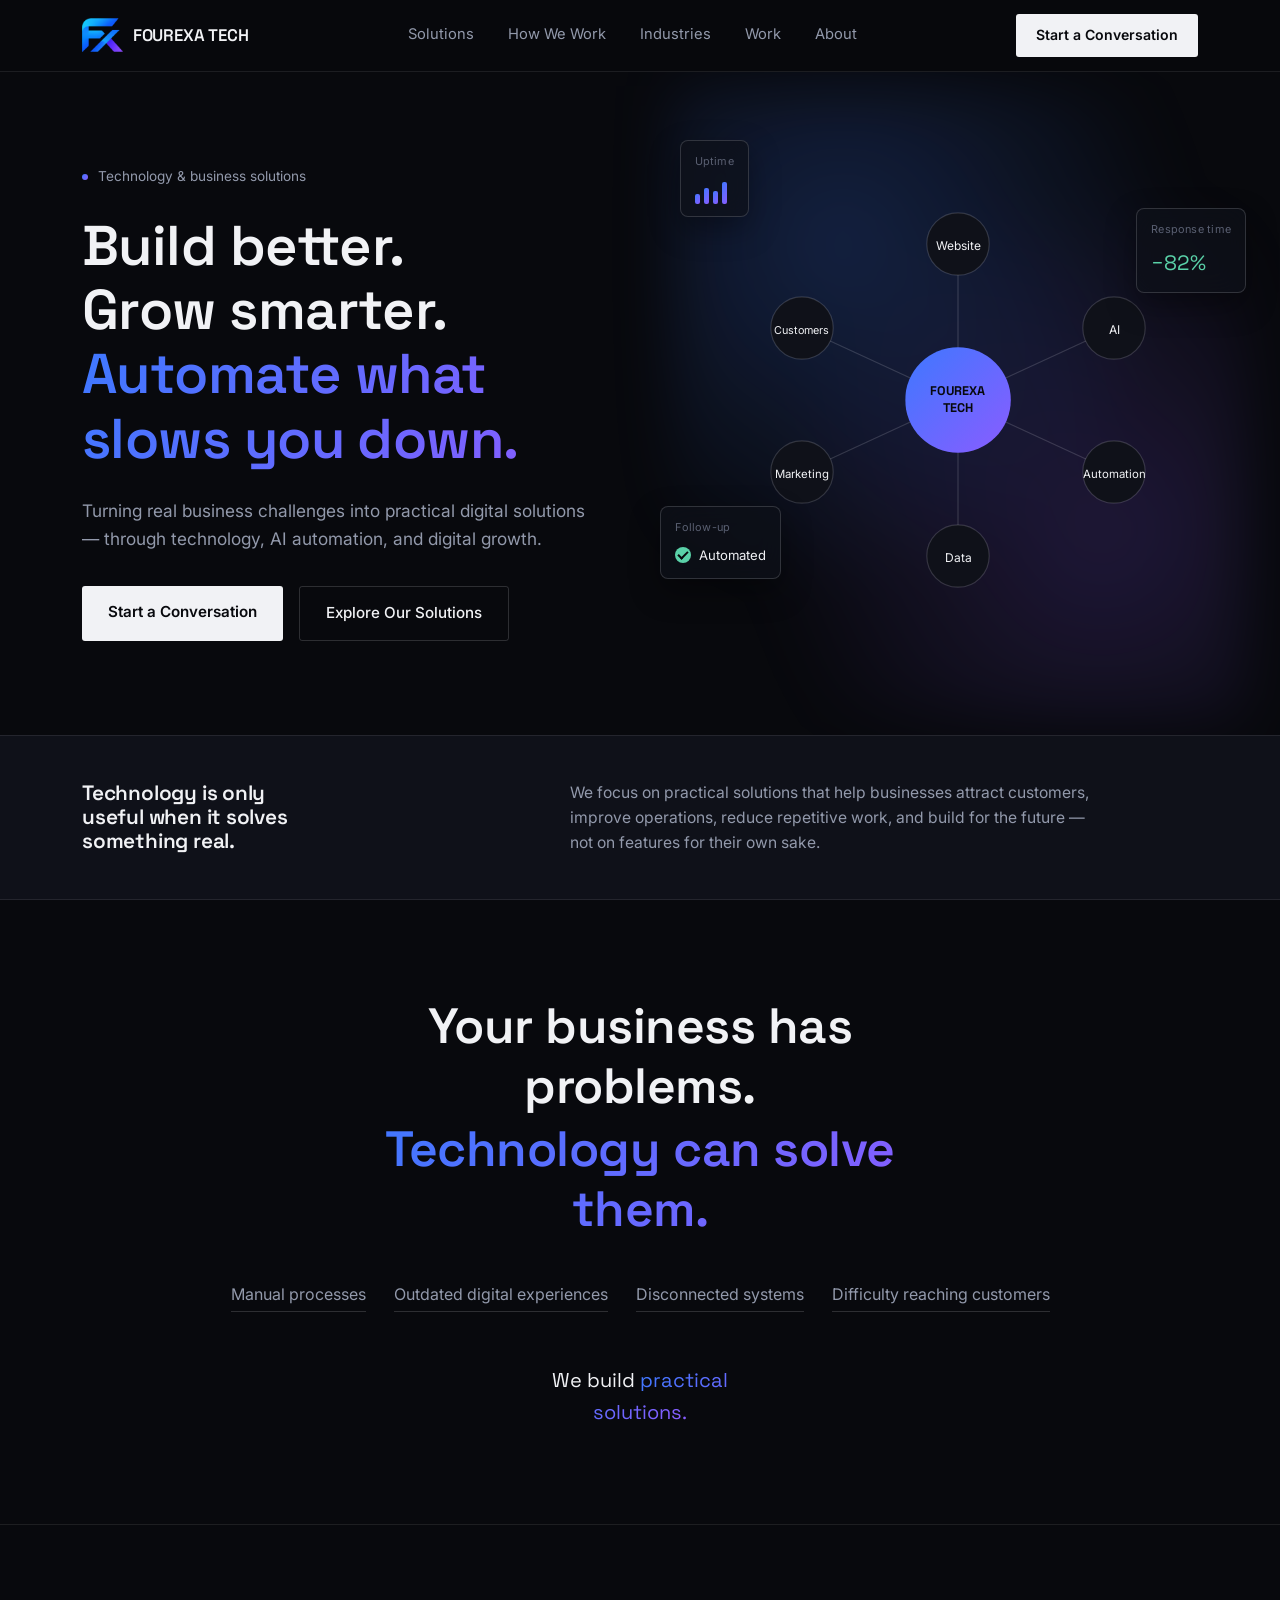
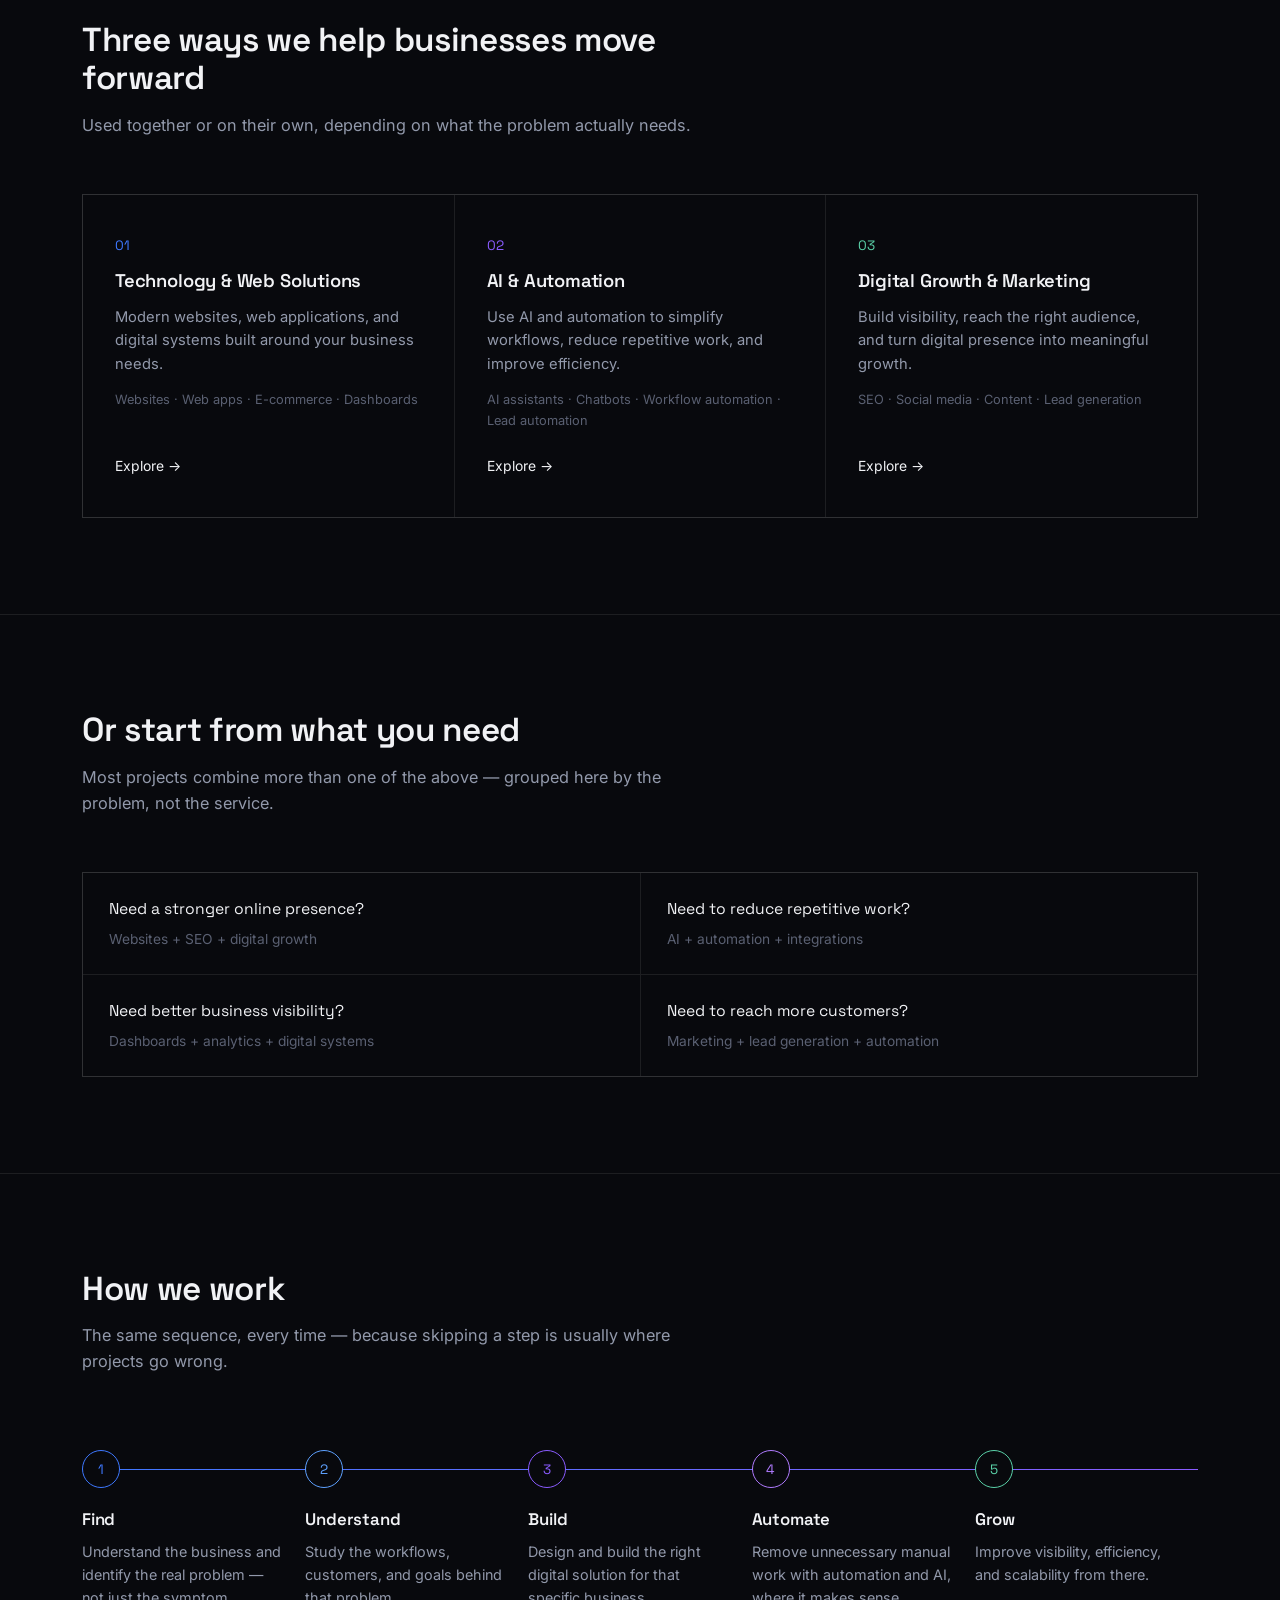
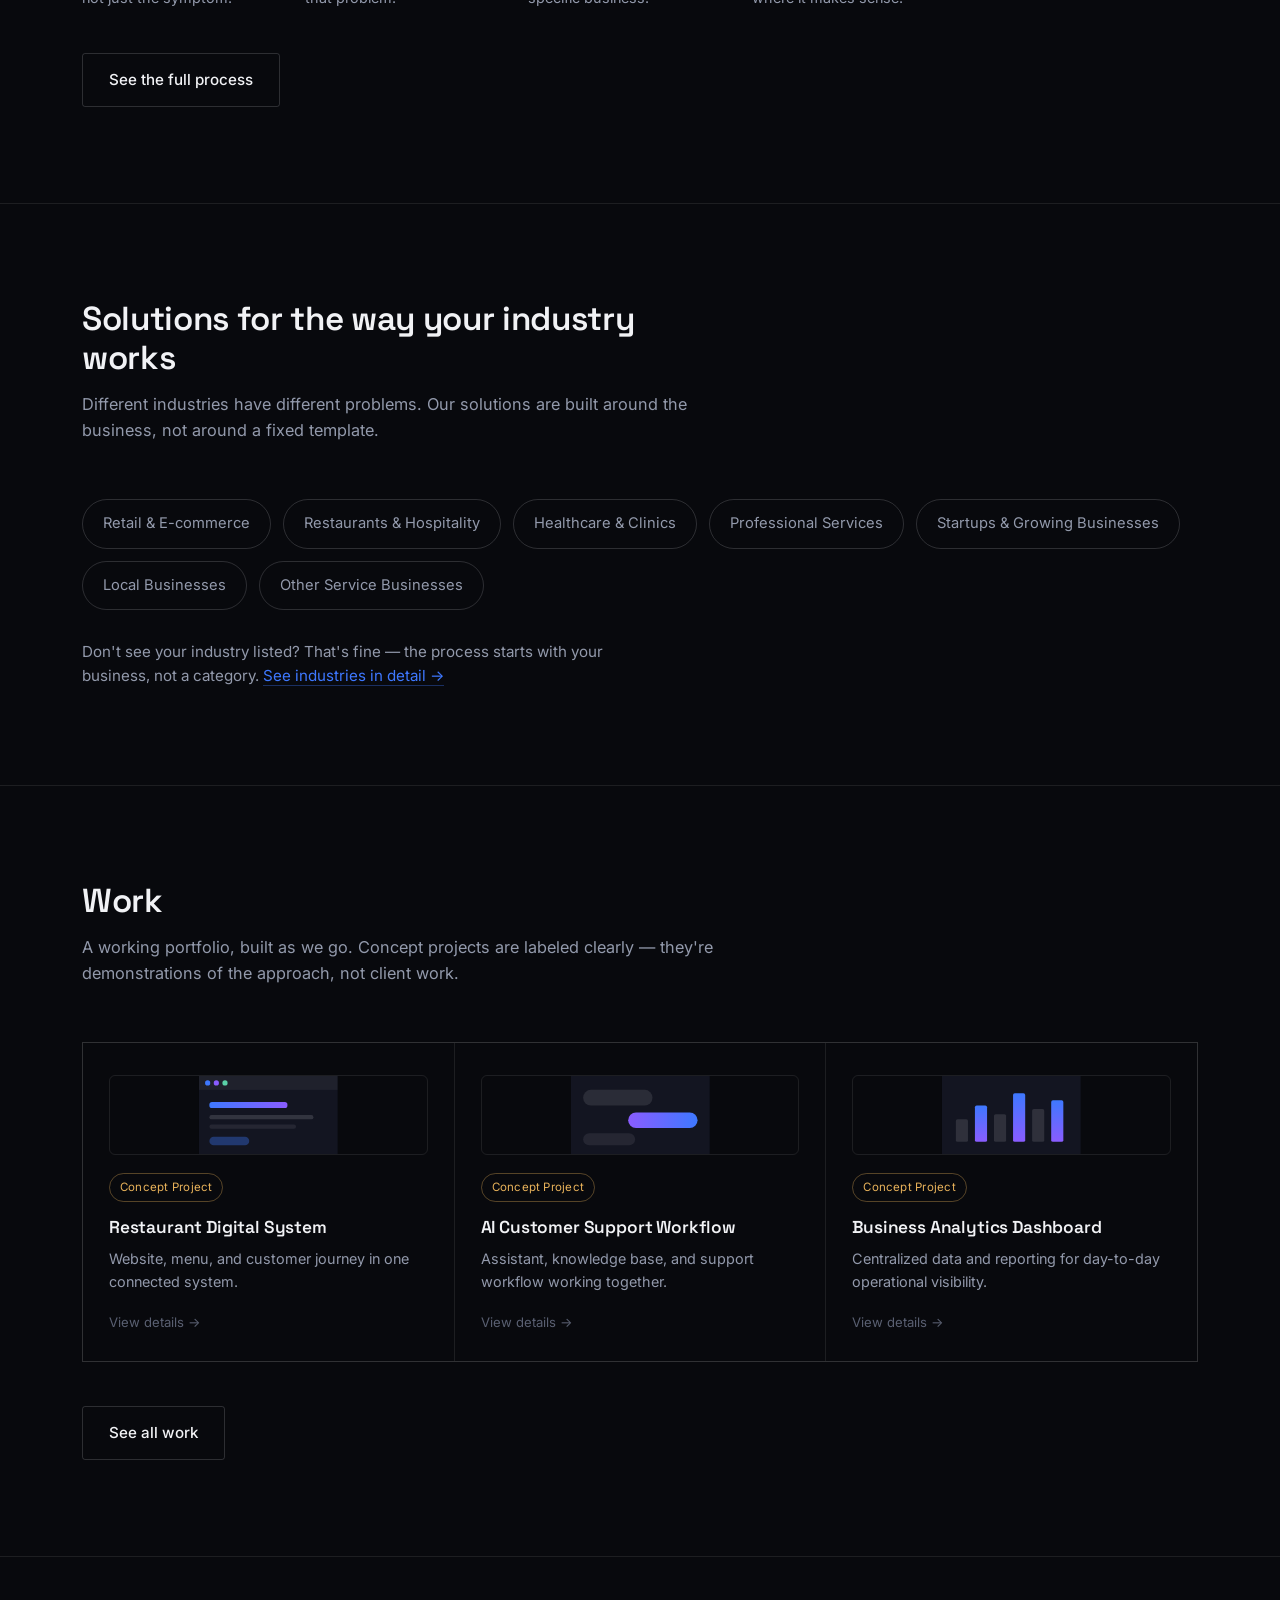
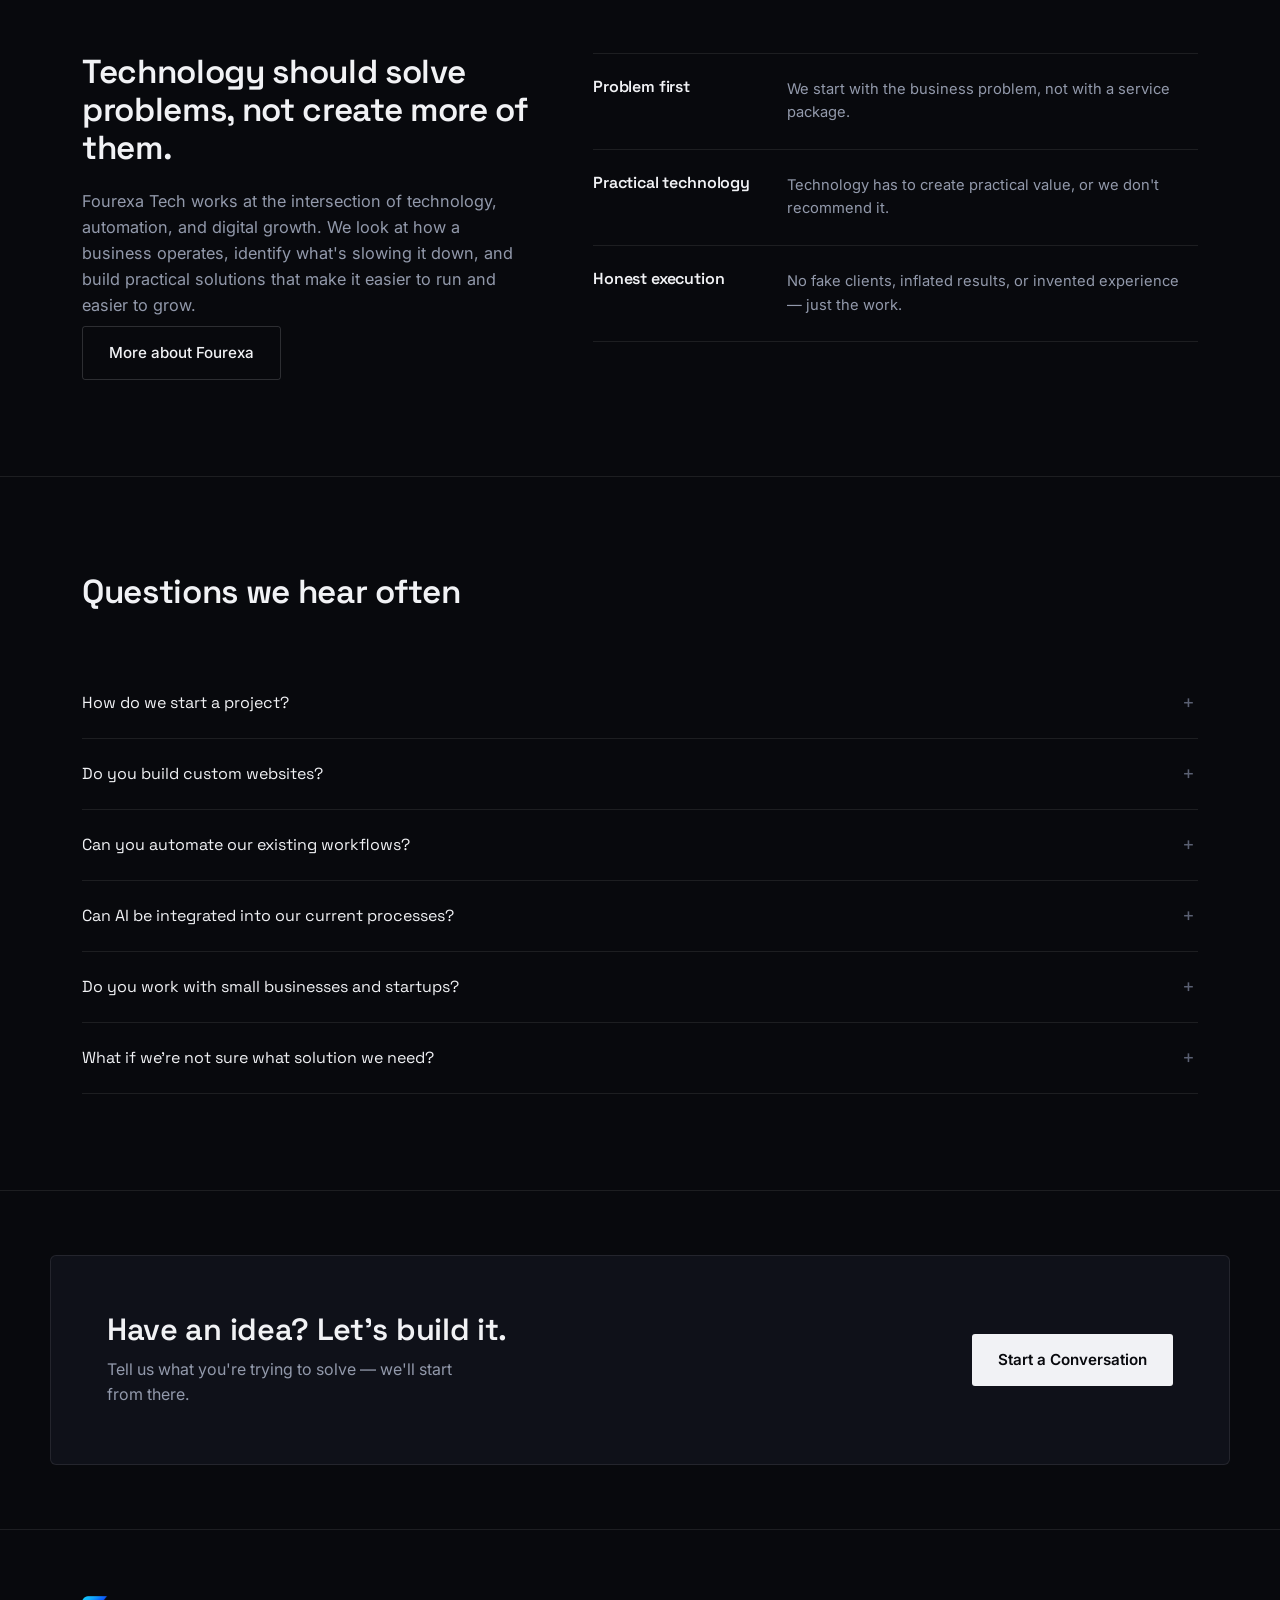
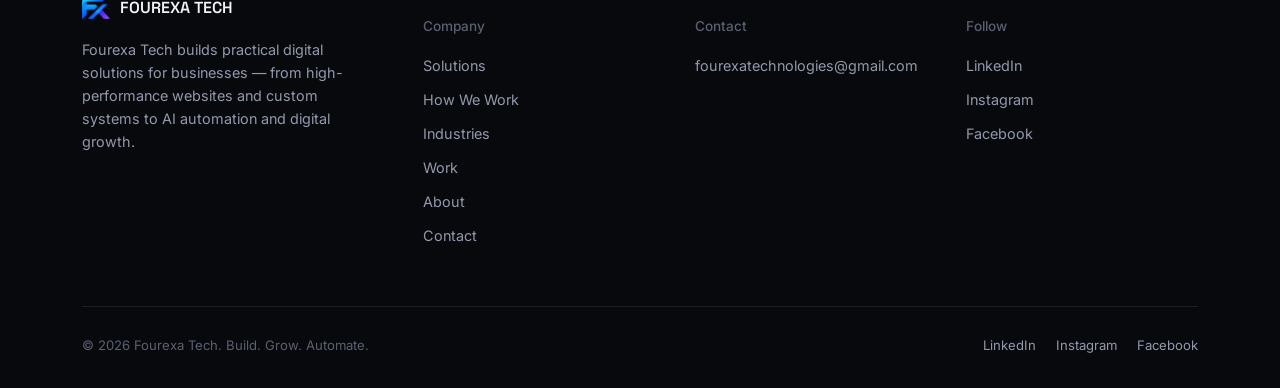
==== commit cdbdcddc: "Stage 3: reduced-motion hero, phone container width, touch targets" ====
--- a/index.html
+++ b/index.html
@@ -17,6 +17,7 @@
 <link rel="preconnect" href="https://fonts.gstatic.com" crossorigin>
 <link href="https://fonts.googleapis.com/css2?family=Space+Grotesk:wght@400;500;600;700&family=Inter:wght@400;500;600&display=swap" rel="stylesheet">
 <link rel="stylesheet" href="assets/site.css">
+<link rel="stylesheet" href="assets/swarm-rebuild.css">
 <script type="application/ld+json">
 {
   "@context": "https://schema.org",
@@ -134,7 +135,7 @@
         <p>Used together or on their own, depending on what the problem actually needs.</p>
       </div>
     </div>
-    <div class="wrap" style="padding:0;">
+    <div class="wrap">
       <div class="pillar-grid">
         <a class="pillar-card" href="solutions.html#web-development">
           <span class="pillar-num">01</span>
@@ -301,7 +302,7 @@
 
   <!-- CTA STRIP -->
   <section class="section-pad tight">
-    <div class="wrap contact-panel" style="grid-template-columns:1fr auto;align-items:center;">
+    <div class="wrap contact-panel cta-inline">
       <div class="contact-copy">
         <h2 style="margin-bottom:8px;">Have an idea? Let's build it.</h2>
         <p>Tell us what you're trying to solve — we'll start from there.</p>
@@ -316,5 +317,6 @@
 
 <script src="assets/site-config.js"></script>
 <script src="assets/site.js"></script>
+<script src="assets/swarm-rebuild.js"></script>
 </body>
 </html>
--- a/assets/site.css
+++ b/assets/site.css
@@ -47,7 +47,13 @@
 section{position:relative;}
 
 @media (prefers-reduced-motion: reduce){
-  *{animation:none !important;transition:none !important;scroll-behavior:auto !important;}
+  *,*::before,*::after{
+    animation-duration:.01ms !important;
+    animation-delay:0s !important;
+    animation-iteration-count:1 !important;
+    transition-duration:.01ms !important;
+    scroll-behavior:auto !important;
+  }
 }
 
 /* ---------- SKIP LINK ---------- */
@@ -439,6 +445,16 @@
 
 /* ---------- CONTACT ---------- */
 .contact-panel{background:var(--bg-raised);border:1px solid var(--line);border-radius:6px;padding:56px;display:grid;grid-template-columns:0.9fr 1.1fr;gap:56px;}
+
+/* CTA strip variant (used for the short "wrap contact-panel" band at the
+   bottom of several pages). This used to be an inline style on the
+   element (grid-template-columns:1fr auto), which — being inline —
+   always overrides the .contact-panel responsive rules below no matter
+   what the media query says. Moving it into a class fixes that: at
+   mobile widths the .contact-panel{grid-template-columns:1fr} rule
+   (below) now wins by source order, exactly like it already does for
+   the main contact-panel on /contact. */
+.cta-inline{grid-template-columns:1fr auto;align-items:center;}
 .contact-copy h1,.contact-copy h2{font-size:clamp(1.6rem,2.4vw,2.1rem);margin-bottom:16px;line-height:1.2;}
 .grad-text{background:var(--grad);-webkit-background-clip:text;background-clip:text;color:transparent;}
 .contact-copy p{color:var(--ink-dim);font-size:1rem;max-width:38ch;}
@@ -504,13 +520,15 @@
 
 /* Laptop / small desktop: tighten container before things get cramped */
 @media (max-width:1180px){
-  :root{--maxw:calc(100% - 64px);}
+  :root{--maxw:100%;}
+  .contact-panel.wrap{max-width:calc(100% - 64px);}
 }
 
 /* Tablet & below (768–1023 tablet, but nav collapses here too — 5 links +
    brand + CTA get tight before true desktop width, so hand off to the
    mobile menu earlier rather than letting the navbar wrap or crowd) */
 @media (max-width:1024px){
+  .contact-panel.wrap{max-width:calc(100% - 48px);}
   .wrap{padding:0 24px;}
   nav.links{display:none;}
   .menu-btn{display:flex;}
@@ -554,6 +572,7 @@
 
 /* Phones */
 @media (max-width:640px){
+  .contact-panel.wrap{max-width:calc(100% - 40px);}
   .wrap{padding:0 20px;}
   .nav{padding:12px 20px;}
   .brand span{font-size:0.95rem;}
@@ -601,6 +620,7 @@
 
 /* Small phones */
 @media (max-width:380px){
+  .contact-panel.wrap{max-width:calc(100% - 32px);}
   .wrap{padding:0 16px;}
   .nav{padding:10px 16px;}
   .brand img{height:28px;}
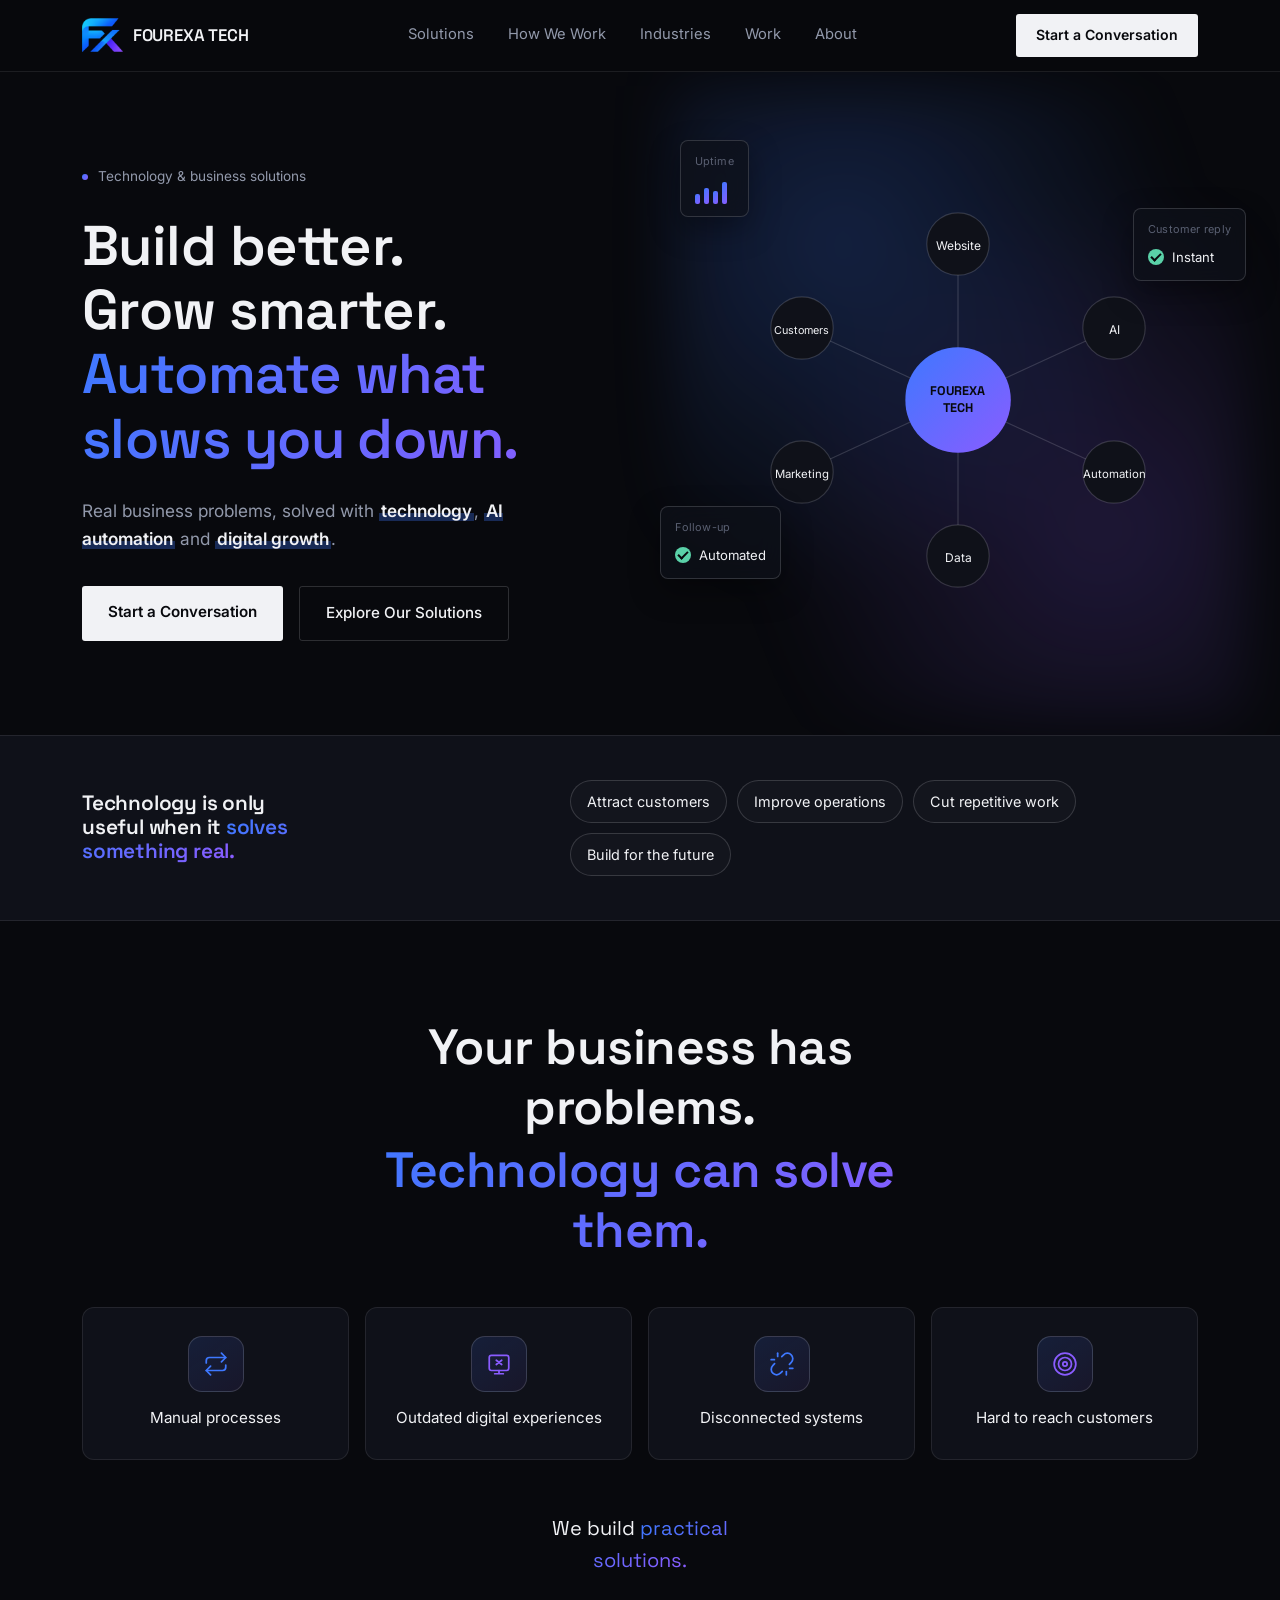
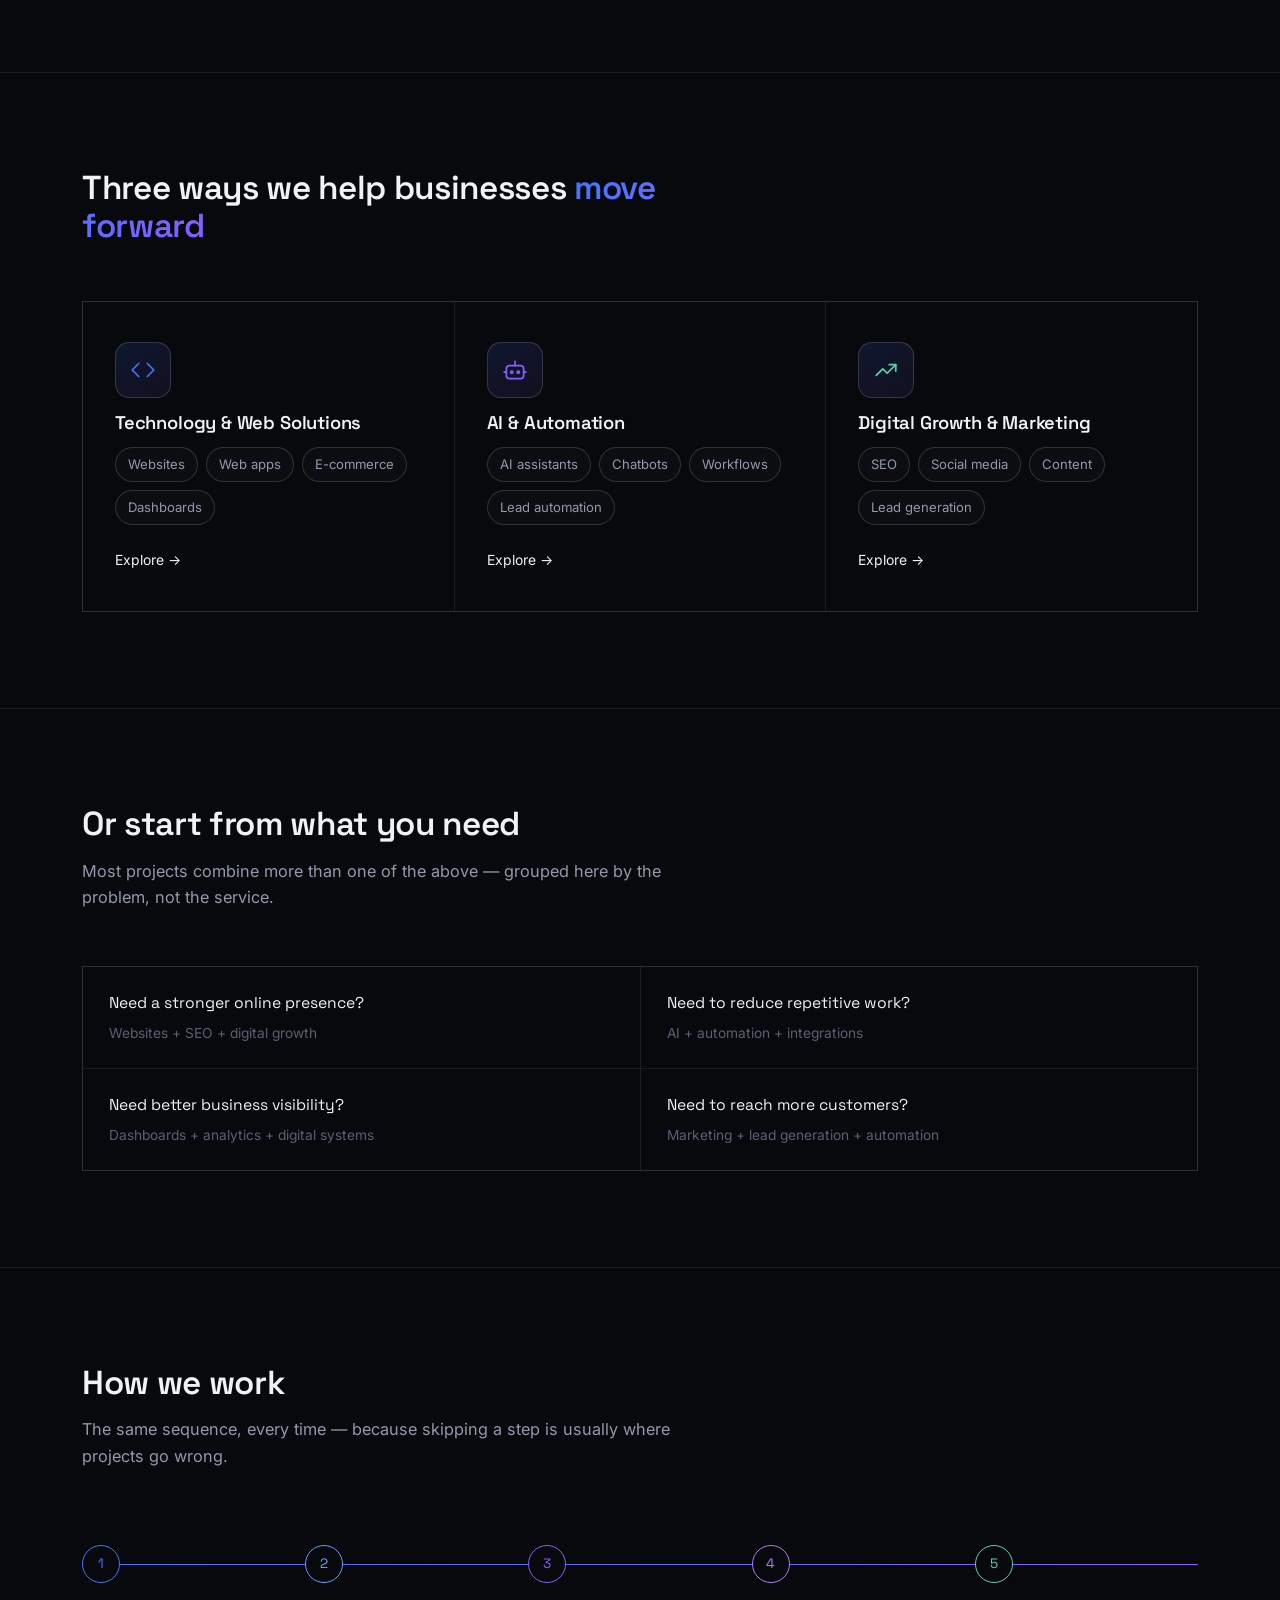
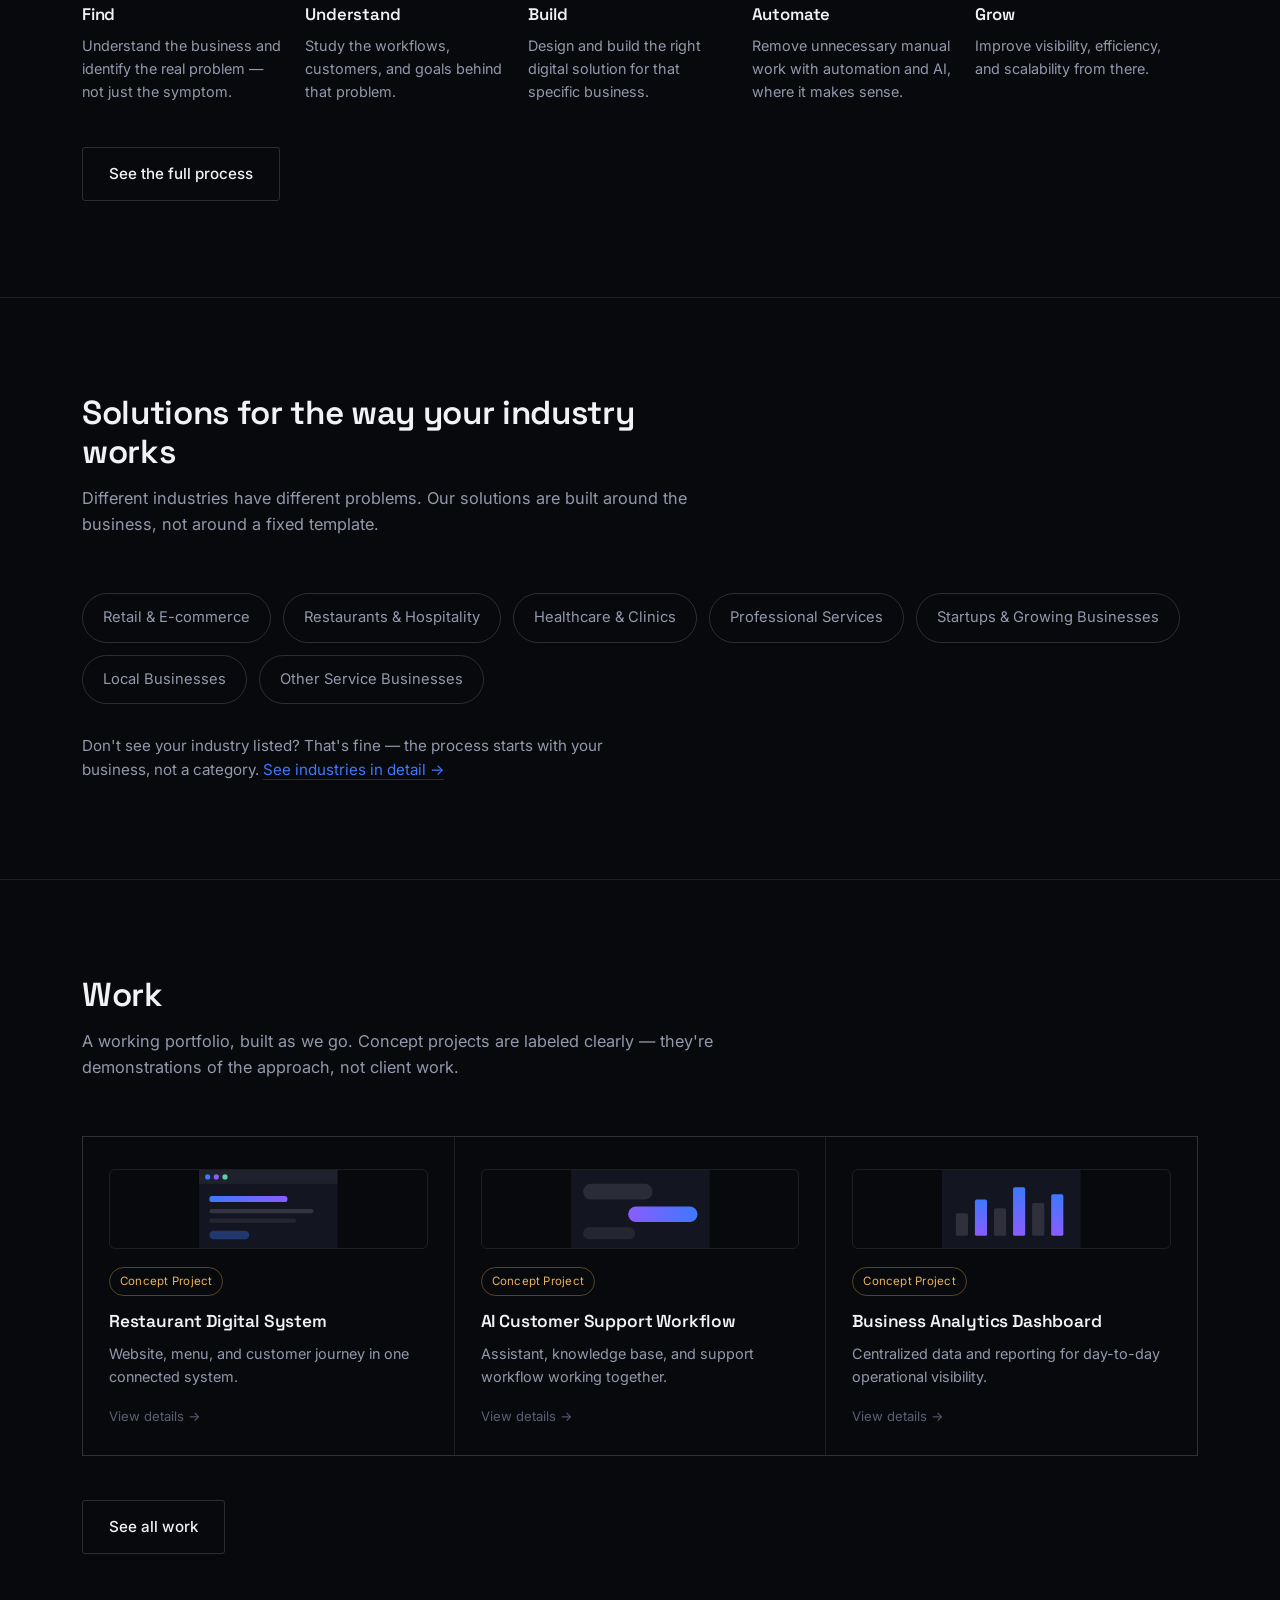
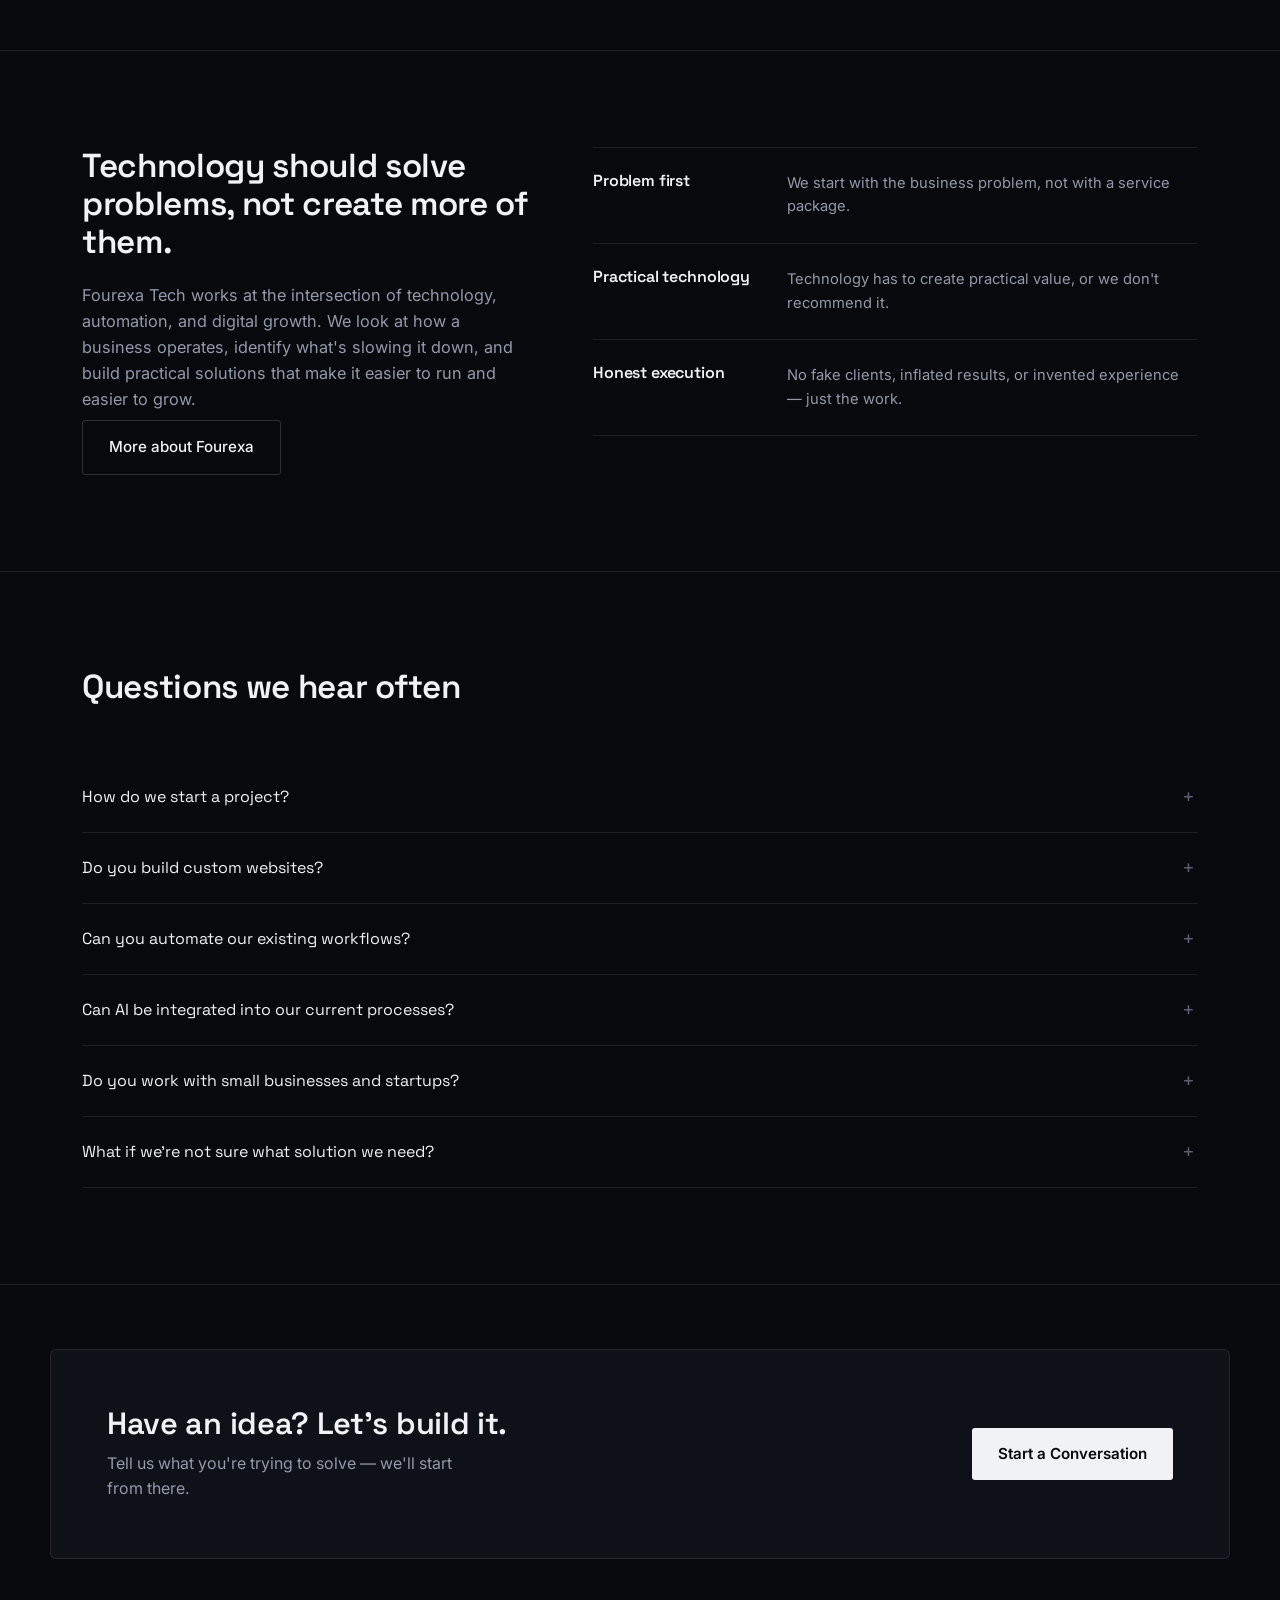
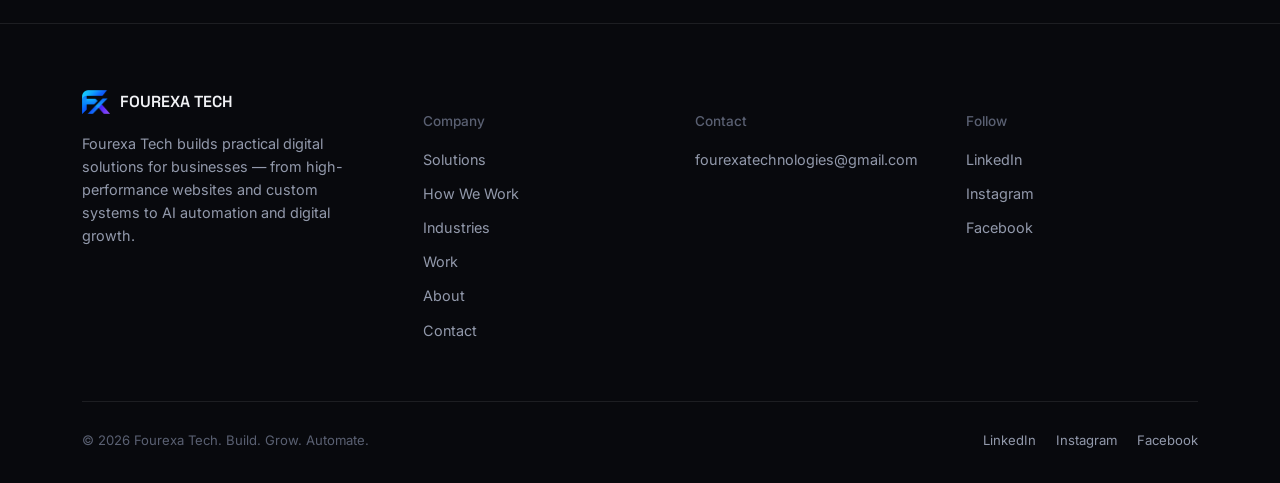
==== commit 309a36fa: "Stage 4a: visual-first hero, trust, problem and pillars" ====
--- a/index.html
+++ b/index.html
@@ -48,7 +48,7 @@
           <span class="line"><span>Grow smarter.</span></span>
           <span class="line"><span>Automate what slows you down.</span></span>
         </h1>
-        <p class="sub">Turning real business challenges into practical digital solutions — through technology, AI automation, and digital growth.</p>
+        <p class="sub">Real business problems, solved with <span class="hl">technology</span>, <span class="hl">AI automation</span> and <span class="hl">digital growth</span>.</p>
         <div class="hero-actions">
           <a href="contact.html" class="btn-primary">Start a Conversation</a>
           <a href="solutions.html" class="btn-secondary">Explore Our Solutions</a>
@@ -98,18 +98,23 @@
           <div class="fp-check"><span></span> Automated</div>
         </div>
         <div class="float-panel fp3" aria-hidden="true">
-          <span class="fp-label">Response time</span>
-          <div class="fp-trend">−82%</div>
-        </div>
-      </div>
-    </div>
-  </section>
-
-  <!-- TRUST STRIP -->
+  <span class="fp-label">Customer reply</span>
+  <div class="fp-check"><span></span> Instant</div>
+</div>
+      </div>
+    </div>
+  </section>
+
+    <!-- TRUST STRIP -->
   <section class="trust">
     <div class="wrap">
-      <h3>Technology is only useful when it solves something real.</h3>
-      <p>We focus on practical solutions that help businesses attract customers, improve operations, reduce repetitive work, and build for the future — not on features for their own sake.</p>
+      <h3>Technology is only useful when it <span class="grad-text">solves something real.</span></h3>
+      <ul class="chip-row lg">
+        <li class="chip">Attract customers</li>
+        <li class="chip">Improve operations</li>
+        <li class="chip">Cut repetitive work</li>
+        <li class="chip">Build for the future</li>
+      </ul>
     </div>
   </section>
 
@@ -117,12 +122,24 @@
   <section class="section-pad problem-story" id="problems">
     <div class="wrap">
       <h2 class="problem-headline">Your business has problems.<br><span>Technology can solve them.</span></h2>
-      <div class="problem-inline-list">
-        <span>Manual processes</span>
-        <span>Outdated digital experiences</span>
-        <span>Disconnected systems</span>
-        <span>Difficulty reaching customers</span>
-      </div>
+      <ul class="problem-tiles">
+        <li class="problem-tile c-blue">
+          <span class="icon-tile" aria-hidden="true"><svg viewBox="0 0 24 24"><path d="M17 2l4 4-4 4"/><path d="M3 11V9a3 3 0 0 1 3-3h15"/><path d="M7 22l-4-4 4-4"/><path d="M21 13v2a3 3 0 0 1-3 3H3"/></svg></span>
+          <span>Manual processes</span>
+        </li>
+        <li class="problem-tile c-violet">
+          <span class="icon-tile" aria-hidden="true"><svg viewBox="0 0 24 24"><rect x="3" y="4" width="18" height="14" rx="2"/><path d="M8 21h8M12 18v3"/><path d="M9.5 8.5l5 4M14.5 8.5l-5 4"/></svg></span>
+          <span>Outdated digital experiences</span>
+        </li>
+        <li class="problem-tile c-blue">
+          <span class="icon-tile" aria-hidden="true"><svg viewBox="0 0 24 24"><path d="m18.84 12.25 1.72-1.71a5 5 0 0 0-7.07-7.07l-1.72 1.71"/><path d="m5.17 11.75-1.71 1.71a5 5 0 0 0 7.07 7.07l1.71-1.71"/><line x1="8" y1="2" x2="8" y2="5"/><line x1="2" y1="8" x2="5" y2="8"/><line x1="16" y1="19" x2="16" y2="22"/><line x1="19" y1="16" x2="22" y2="16"/></svg></span>
+          <span>Disconnected systems</span>
+        </li>
+        <li class="problem-tile c-violet">
+          <span class="icon-tile" aria-hidden="true"><svg viewBox="0 0 24 24"><circle cx="12" cy="12" r="10"/><circle cx="12" cy="12" r="6"/><circle cx="12" cy="12" r="2"/></svg></span>
+          <span>Hard to reach customers</span>
+        </li>
+      </ul>
       <p class="problem-bridge">We build <em>practical solutions.</em></p>
     </div>
   </section>
@@ -131,37 +148,36 @@
   <section class="section-pad" id="solutions">
     <div class="wrap">
       <div class="section-head">
-        <h2>Three ways we help businesses move forward</h2>
-        <p>Used together or on their own, depending on what the problem actually needs.</p>
-      </div>
-    </div>
-    <div class="wrap">
+        <h2>Three ways we help businesses <span class="grad-text">move forward</span></h2>
+      </div>
       <div class="pillar-grid">
-        <a class="pillar-card" href="solutions.html#web-development">
-          <span class="pillar-num">01</span>
+        <a class="pillar-card c-blue" href="solutions.html#web-development">
+          <span class="icon-tile" aria-hidden="true"><svg viewBox="0 0 24 24"><path d="M16 18l6-6-6-6"/><path d="M8 6l-6 6 6 6"/></svg></span>
           <h3>Technology &amp; Web Solutions</h3>
-          <p>Modern websites, web applications, and digital systems built around your business needs.</p>
-          <span class="pillar-examples">Websites · Web apps · E-commerce · Dashboards</span>
+          <ul class="chip-row">
+            <li class="chip">Websites</li><li class="chip">Web apps</li><li class="chip">E-commerce</li><li class="chip">Dashboards</li>
+          </ul>
           <span class="explore">Explore →</span>
         </a>
-        <a class="pillar-card" href="solutions.html#ai-automation">
-          <span class="pillar-num">02</span>
+        <a class="pillar-card c-violet" href="solutions.html#ai-automation">
+          <span class="icon-tile" aria-hidden="true"><svg viewBox="0 0 24 24"><rect x="4" y="8" width="16" height="12" rx="3"/><path d="M12 4v4"/><path d="M2 14h2M20 14h2"/><circle cx="9" cy="14" r="1"/><circle cx="15" cy="14" r="1"/></svg></span>
           <h3>AI &amp; Automation</h3>
-          <p>Use AI and automation to simplify workflows, reduce repetitive work, and improve efficiency.</p>
-          <span class="pillar-examples">AI assistants · Chatbots · Workflow automation · Lead automation</span>
+          <ul class="chip-row">
+            <li class="chip">AI assistants</li><li class="chip">Chatbots</li><li class="chip">Workflows</li><li class="chip">Lead automation</li>
+          </ul>
           <span class="explore">Explore →</span>
         </a>
-        <a class="pillar-card" href="solutions.html#digital-growth">
-          <span class="pillar-num">03</span>
+        <a class="pillar-card c-green" href="solutions.html#digital-growth">
+          <span class="icon-tile" aria-hidden="true"><svg viewBox="0 0 24 24"><path d="M3 17l6-6 4 4 8-8"/><path d="M15 7h6v6"/></svg></span>
           <h3>Digital Growth &amp; Marketing</h3>
-          <p>Build visibility, reach the right audience, and turn digital presence into meaningful growth.</p>
-          <span class="pillar-examples">SEO · Social media · Content · Lead generation</span>
+          <ul class="chip-row">
+            <li class="chip">SEO</li><li class="chip">Social media</li><li class="chip">Content</li><li class="chip">Lead generation</li>
+          </ul>
           <span class="explore">Explore →</span>
         </a>
       </div>
     </div>
   </section>
-
   <!-- SOLUTIONS BY BUSINESS NEED -->
   <section class="section-pad" style="border-top:1px solid var(--line);">
     <div class="wrap">
--- a/assets/site.css
+++ b/assets/site.css
@@ -101,7 +101,7 @@
 
 .menu-btn{
   display:none;background:none;border:1px solid var(--line-strong);border-radius:var(--radius);
-  color:var(--ink);width:40px;height:38px;align-items:center;justify-content:center;
+  color:var(--ink);width:44px;height:44px;align-items:center;justify-content:center;
 }
 .menu-btn svg{width:18px;height:18px;}
 
@@ -121,7 +121,7 @@
 }
 .mobile-menu-close{
   background:none;border:1px solid var(--line-strong);border-radius:var(--radius);
-  color:var(--ink);width:38px;height:38px;display:flex;align-items:center;justify-content:center;
+  color:var(--ink);width:44px;height:44px;display:flex;align-items:center;justify-content:center;
 }
 .mobile-menu-links{
   display:flex;flex-direction:column;padding:24px 20px;gap:4px;overflow-y:auto;
@@ -516,6 +516,49 @@
 .foot-social a{font-size:0.82rem;color:var(--ink-dim);}
 .foot-social a:hover{color:var(--ink);}
 
+
+/* ---------- VISUAL KIT (icons, chips, highlights) ---------- */
+.hl{
+  color:var(--ink);font-weight:600;padding:0 2px;
+  background:linear-gradient(transparent 62%, rgba(62,120,255,0.30) 0);
+}
+.icon-tile{
+  width:56px;height:56px;border-radius:14px;display:grid;place-items:center;flex:0 0 auto;
+  color:var(--accent,var(--blue));
+  background:linear-gradient(145deg, rgba(62,120,255,0.14), rgba(138,92,255,0.08));
+  border:1px solid var(--line-strong);
+  transition:transform .25s ease, box-shadow .25s ease;
+}
+.icon-tile svg{
+  width:26px;height:26px;fill:none;stroke:currentColor;
+  stroke-width:1.6;stroke-linecap:round;stroke-linejoin:round;
+}
+.c-blue{--accent:var(--blue);}
+.c-violet{--accent:var(--violet);}
+.c-green{--accent:var(--green);}
+
+.chip-row{display:flex;flex-wrap:wrap;gap:8px;}
+.chip{
+  font-size:0.82rem;color:var(--ink-dim);padding:6px 12px;
+  border:1px solid var(--line-strong);border-radius:30px;background:rgba(255,255,255,0.02);
+}
+.chip-row.lg{gap:10px;}
+.chip-row.lg .chip{font-size:0.9rem;color:var(--ink);padding:9px 16px;}
+
+/* problem tiles: auto-fit means no media queries needed (4 → 2 → 1 columns) */
+.problem-tiles{
+  display:grid;grid-template-columns:repeat(auto-fit,minmax(140px,1fr));gap:16px;margin:48px 0 0;
+}
+.problem-tile{
+  display:flex;flex-direction:column;align-items:center;gap:14px;padding:28px 16px;
+  border:1px solid var(--line);border-radius:12px;background:var(--bg-raised);
+  font-size:0.95rem;color:var(--ink);text-align:center;
+  transition:transform .25s ease, border-color .25s ease;
+}
+.problem-tile:hover{transform:translateY(-3px);border-color:var(--line-strong);}
+.problem-tile:hover .icon-tile,
+.pillar-card:hover .icon-tile{transform:translateY(-2px);box-shadow:0 8px 24px rgba(62,120,255,0.25);}
+
 /* ---------- RESPONSIVE ---------- */
 
 /* Laptop / small desktop: tighten container before things get cramped */
